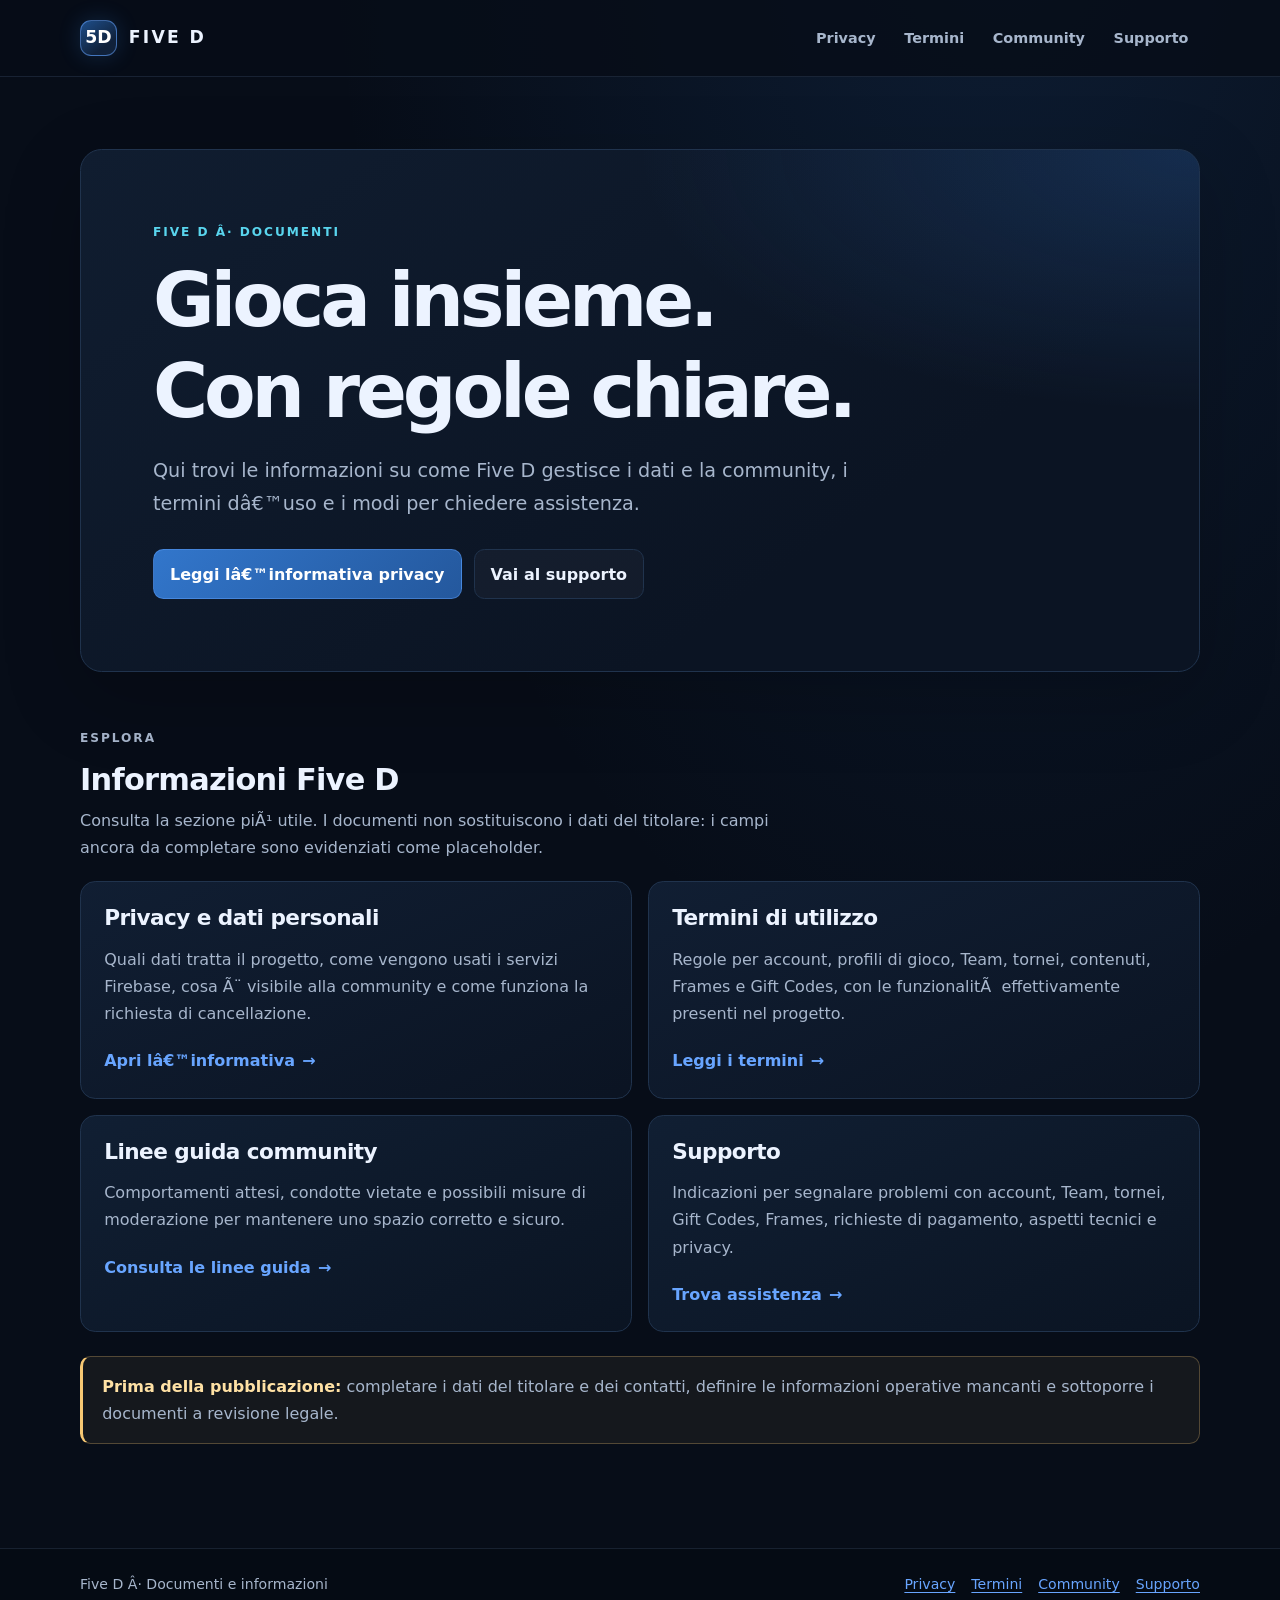
==== index.html @ e11f337b "Update FiveD legal contacts" ====
﻿<!doctype html>
<html lang="it">
<head>
  <meta charset="utf-8">
  <meta name="viewport" content="width=device-width, initial-scale=1">
  <meta name="theme-color" content="#070d18">
  <meta name="description" content="Informazioni sulla privacy, i termini, la community e il supporto di Five D.">
  <title>Five D â€” Informazioni e supporto</title>
  <link rel="stylesheet" href="style.css">
</head>
<body>
  <a class="skip-link" href="#contenuto">Vai al contenuto</a>
  <header class="site-header">
    <div class="header-inner">
      <a class="brand" href="index.html" aria-label="Five D, pagina iniziale">
        <span class="brand-mark" aria-hidden="true">5D</span><span>FIVE D</span>
      </a>
      <nav class="site-nav" aria-label="Navigazione principale">
        <a href="privacy.html">Privacy</a>
        <a href="terms.html">Termini</a>
        <a href="community-guidelines.html">Community</a>
        <a href="support.html">Supporto</a>
      </nav>
    </div>
  </header>

  <main id="contenuto" class="container">
    <section class="hero" aria-labelledby="titolo">
      <p class="eyebrow">Five D Â· Documenti</p>
      <h1 id="titolo">Gioca insieme.<br>Con regole chiare.</h1>
      <p class="hero-copy">Qui trovi le informazioni su come Five D gestisce i dati e la community, i termini dâ€™uso e i modi per chiedere assistenza.</p>
      <div class="hero-actions">
        <a class="button" href="privacy.html">Leggi lâ€™informativa privacy</a>
        <a class="button button-secondary" href="support.html">Vai al supporto</a>
      </div>
    </section>

    <section aria-labelledby="sezioni">
      <div class="section-heading">
        <p class="eyebrow">Esplora</p>
        <h2 id="sezioni">Informazioni Five D</h2>
        <p>Consulta la sezione piÃ¹ utile. I documenti non sostituiscono i dati del titolare: i campi ancora da completare sono evidenziati come placeholder.</p>
      </div>
      <div class="card-grid">
        <article class="card">
          <h2>Privacy e dati personali</h2>
          <p>Quali dati tratta il progetto, come vengono usati i servizi Firebase, cosa Ã¨ visibile alla community e come funziona la richiesta di cancellazione.</p>
          <a class="card-link" href="privacy.html">Apri lâ€™informativa</a>
        </article>
        <article class="card">
          <h2>Termini di utilizzo</h2>
          <p>Regole per account, profili di gioco, Team, tornei, contenuti, Frames e Gift Codes, con le funzionalitÃ  effettivamente presenti nel progetto.</p>
          <a class="card-link" href="terms.html">Leggi i termini</a>
        </article>
        <article class="card">
          <h2>Linee guida community</h2>
          <p>Comportamenti attesi, condotte vietate e possibili misure di moderazione per mantenere uno spazio corretto e sicuro.</p>
          <a class="card-link" href="community-guidelines.html">Consulta le linee guida</a>
        </article>
        <article class="card">
          <h2>Supporto</h2>
          <p>Indicazioni per segnalare problemi con account, Team, tornei, Gift Codes, Frames, richieste di pagamento, aspetti tecnici e privacy.</p>
          <a class="card-link" href="support.html">Trova assistenza</a>
        </article>
      </div>
    </section>
    <aside class="callout">
      <p><strong>Prima della pubblicazione:</strong> completare i dati del titolare e dei contatti, definire le informazioni operative mancanti e sottoporre i documenti a revisione legale.</p>
    </aside>
  </main>

  <footer class="site-footer">
    <div class="footer-inner">
      <p>Five D Â· Documenti e informazioni</p>
      <nav class="footer-links" aria-label="Altre pagine">
        <a href="privacy.html">Privacy</a><a href="terms.html">Termini</a>
        <a href="community-guidelines.html">Community</a><a href="support.html">Supporto</a>
      </nav>
    </div>
  </footer>
</body>
</html>
---- style.css ----
:root {
  color-scheme: dark;
  --bg: #070d18;
  --surface: #0d1727;
  --surface-raised: #111f34;
  --line: #20334d;
  --text: #ecf3ff;
  --muted: #a7b6cc;
  --blue: #68a5ff;
  --cyan: #59d5ee;
  --warning: #f7c873;
  --max-width: 1120px;
}

* {
  box-sizing: border-box;
}

html {
  scroll-behavior: smooth;
}

body {
  min-width: 320px;
  margin: 0;
  background:
    radial-gradient(ellipse at 78% -10%, rgb(38 93 161 / 20%), transparent 42rem),
    var(--bg);
  color: var(--text);
  font: 16px/1.7 Inter, ui-sans-serif, system-ui, -apple-system, BlinkMacSystemFont, "Segoe UI", sans-serif;
}

a {
  color: var(--blue);
  text-underline-offset: 0.2em;
}

a:hover {
  color: var(--cyan);
}

a:focus-visible,
.button:focus-visible {
  outline: 3px solid var(--cyan);
  outline-offset: 4px;
}

.skip-link {
  position: absolute;
  z-index: 10;
  top: 0.75rem;
  left: 0.75rem;
  padding: 0.65rem 0.9rem;
  transform: translateY(-160%);
  border-radius: 0.5rem;
  background: var(--text);
  color: var(--bg);
}

.skip-link:focus {
  transform: translateY(0);
}

.site-header {
  border-bottom: 1px solid rgb(126 163 207 / 15%);
  background: rgb(7 13 24 / 82%);
}

.header-inner,
.container,
.footer-inner {
  width: min(var(--max-width), calc(100% - 3rem));
  margin-inline: auto;
}

.header-inner {
  display: flex;
  min-height: 76px;
  align-items: center;
  justify-content: space-between;
  gap: 1.5rem;
}

.brand {
  display: inline-flex;
  align-items: center;
  gap: 0.75rem;
  color: var(--text);
  font-size: 1.08rem;
  font-weight: 800;
  letter-spacing: 0.13em;
  text-decoration: none;
}

.brand-mark {
  display: grid;
  width: 2.3rem;
  height: 2.3rem;
  place-items: center;
  border: 1px solid rgb(104 165 255 / 52%);
  border-radius: 0.7rem;
  background: linear-gradient(145deg, #1e4e8a, #10213a 72%);
  box-shadow: 0 0 1.4rem rgb(61 139 240 / 20%);
  color: #fff;
  letter-spacing: 0;
}

.brand span:last-child {
  white-space: nowrap;
}

.site-nav {
  display: flex;
  flex-wrap: wrap;
  justify-content: flex-end;
  gap: 0.35rem;
}

.site-nav a {
  padding: 0.55rem 0.72rem;
  border-radius: 0.5rem;
  color: var(--muted);
  font-size: 0.9rem;
  font-weight: 650;
  text-decoration: none;
}

.site-nav a:hover,
.site-nav a[aria-current="page"] {
  background: rgb(104 165 255 / 11%);
  color: var(--text);
}

.container {
  padding-block: 4.5rem 5rem;
}

.hero {
  position: relative;
  overflow: hidden;
  padding: clamp(2rem, 6vw, 4.5rem);
  border: 1px solid var(--line);
  border-radius: 1.35rem;
  background:
    radial-gradient(ellipse at 100% 0%, rgb(51 119 208 / 24%), transparent 35rem),
    linear-gradient(145deg, #101d30, #0b1423 70%);
  box-shadow: 0 1.5rem 5rem rgb(0 0 0 / 20%);
}

.eyebrow {
  margin: 0 0 0.8rem;
  color: var(--cyan);
  font-size: 0.76rem;
  font-weight: 800;
  letter-spacing: 0.16em;
  text-transform: uppercase;
}

h1,
h2,
h3 {
  color: var(--text);
  line-height: 1.2;
  text-wrap: balance;
}

h1 {
  max-width: 850px;
  margin: 0;
  font-size: clamp(2.35rem, 6.2vw, 4.7rem);
  letter-spacing: -0.055em;
}

h2 {
  margin: 2.8rem 0 0.9rem;
  font-size: clamp(1.4rem, 3vw, 1.9rem);
  letter-spacing: -0.025em;
}

h3 {
  margin: 1.65rem 0 0.55rem;
  font-size: 1.12rem;
}

p,
ul,
ol {
  margin: 0 0 1rem;
}

.hero-copy {
  max-width: 730px;
  margin-top: 1.2rem;
  color: var(--muted);
  font-size: clamp(1.05rem, 2.1vw, 1.2rem);
}

.hero-actions {
  display: flex;
  flex-wrap: wrap;
  gap: 0.75rem;
  margin-top: 1.8rem;
}

.button {
  display: inline-flex;
  min-height: 2.9rem;
  align-items: center;
  justify-content: center;
  padding: 0.65rem 1rem;
  border: 1px solid rgb(104 165 255 / 40%);
  border-radius: 0.65rem;
  background: linear-gradient(135deg, #3276cb, #24589d);
  color: #fff;
  font-weight: 750;
  text-decoration: none;
  transition: transform 150ms ease, filter 150ms ease;
}

.button:hover {
  transform: translateY(-1px);
  filter: brightness(1.12);
  color: #fff;
}

.button-secondary {
  border-color: var(--line);
  background: rgb(255 255 255 / 3%);
  color: var(--text);
}

.button-secondary:hover {
  color: var(--text);
}

.section-heading {
  max-width: 720px;
  margin: 3.5rem 0 1.25rem;
}

.section-heading h2 {
  margin: 0 0 0.55rem;
}

.section-heading p,
.muted,
.meta,
.card p,
.callout p {
  color: var(--muted);
}

.card-grid {
  display: grid;
  grid-template-columns: repeat(2, minmax(0, 1fr));
  gap: 1rem;
}

.card {
  min-height: 100%;
  padding: 1.45rem;
  border: 1px solid var(--line);
  border-radius: 0.95rem;
  background: linear-gradient(155deg, rgb(17 31 52 / 96%), rgb(11 20 35 / 96%));
}

.card h2,
.card h3 {
  margin-top: 0;
}

.card h2 {
  font-size: 1.35rem;
}

.card-link {
  display: inline-flex;
  align-items: center;
  gap: 0.45rem;
  margin-top: 0.25rem;
  font-weight: 750;
  text-decoration: none;
}

.card-link::after {
  content: "→";
  transition: transform 150ms ease;
}

.card-link:hover::after {
  transform: translateX(3px);
}

.callout {
  margin-block: 1.5rem;
  padding: 1rem 1.2rem;
  border: 1px solid rgb(247 200 115 / 28%);
  border-left: 3px solid var(--warning);
  border-radius: 0.65rem;
  background: rgb(247 200 115 / 6%);
}

.callout strong {
  color: #ffe1a4;
}

.callout p:last-child {
  margin-bottom: 0;
}

.legal-content {
  max-width: 850px;
  margin-inline: auto;
}

.legal-content > header {
  margin-bottom: 2rem;
  padding-bottom: 1.75rem;
  border-bottom: 1px solid var(--line);
}

.legal-content > header h1 {
  font-size: clamp(2.4rem, 6vw, 3.8rem);
}

.legal-content section {
  scroll-margin-top: 1.5rem;
}

.legal-content ul,
.legal-content ol,
.card ul {
  padding-left: 1.35rem;
}

.legal-content li,
.card li {
  margin-block: 0.35rem;
  padding-left: 0.15rem;
}

.placeholder {
  display: inline-block;
  padding: 0.05rem 0.38rem;
  border: 1px dashed rgb(247 200 115 / 52%);
  border-radius: 0.35rem;
  background: rgb(247 200 115 / 7%);
  color: #ffe1a4;
  font-weight: 700;
  overflow-wrap: anywhere;
}

.contents {
  display: flex;
  flex-wrap: wrap;
  gap: 0.5rem;
  margin-block: 1.75rem;
}

.contents a {
  padding: 0.35rem 0.65rem;
  border: 1px solid var(--line);
  border-radius: 999px;
  color: var(--muted);
  font-size: 0.88rem;
  text-decoration: none;
}

.contents a:hover {
  border-color: var(--blue);
  color: var(--text);
}

.steps {
  counter-reset: support-step;
  display: grid;
  gap: 0.8rem;
  padding: 0;
  list-style: none;
}

.steps li {
  counter-increment: support-step;
  display: grid;
  grid-template-columns: 2rem 1fr;
  gap: 0.8rem;
  align-items: start;
  margin: 0;
  padding: 1rem;
  border: 1px solid var(--line);
  border-radius: 0.7rem;
  background: rgb(17 31 52 / 65%);
}

.steps li::before {
  content: counter(support-step, decimal-leading-zero);
  display: grid;
  width: 2rem;
  height: 2rem;
  place-items: center;
  border-radius: 0.55rem;
  background: rgb(104 165 255 / 14%);
  color: var(--cyan);
  font-size: 0.78rem;
  font-weight: 800;
}

.steps p:last-child {
  margin-bottom: 0;
}

.site-footer {
  border-top: 1px solid rgb(126 163 207 / 15%);
  background: rgb(5 10 18 / 55%);
}

.footer-inner {
  display: flex;
  flex-wrap: wrap;
  align-items: center;
  justify-content: space-between;
  gap: 1rem;
  padding-block: 1.5rem;
}

.footer-inner p {
  margin: 0;
  color: var(--muted);
  font-size: 0.88rem;
}

.footer-links {
  display: flex;
  flex-wrap: wrap;
  gap: 0.8rem 1rem;
}

.footer-links a {
  font-size: 0.88rem;
}

@media (max-width: 720px) {
  .header-inner,
  .container,
  .footer-inner {
    width: min(100% - 2rem, var(--max-width));
  }

  .header-inner {
    align-items: flex-start;
    flex-direction: column;
    gap: 0.65rem;
    padding-block: 0.8rem;
  }

  .site-nav {
    width: 100%;
    justify-content: flex-start;
    gap: 0.1rem;
  }

  .site-nav a {
    padding: 0.45rem 0.55rem;
    font-size: 0.83rem;
  }

  .container {
    padding-block: 2.2rem 3rem;
  }

  .card-grid {
    grid-template-columns: 1fr;
  }

  .hero {
    border-radius: 1rem;
  }

  .footer-inner {
    align-items: flex-start;
    flex-direction: column;
  }
}

@media (prefers-reduced-motion: reduce) {
  *,
  *::before,
  *::after {
    scroll-behavior: auto !important;
    transition-duration: 0.01ms !important;
    animation-duration: 0.01ms !important;
    animation-iteration-count: 1 !important;
  }
}
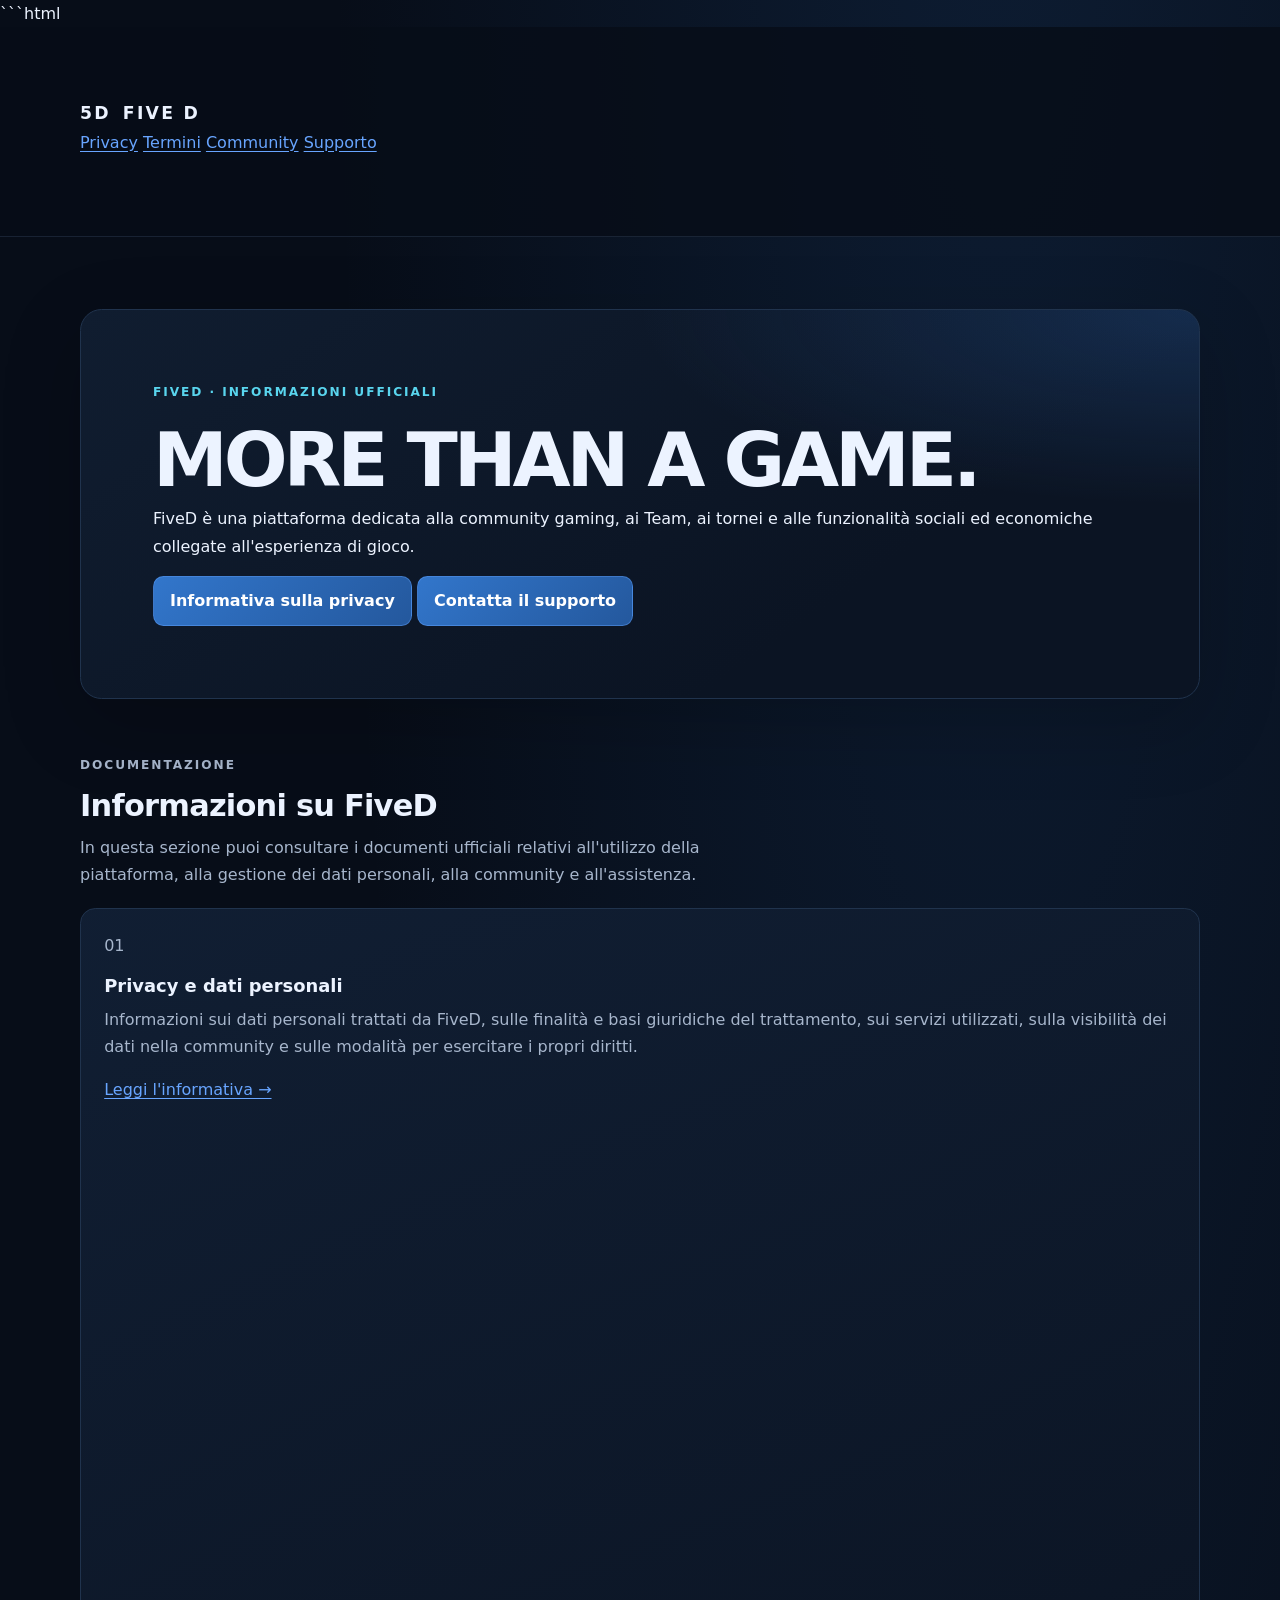
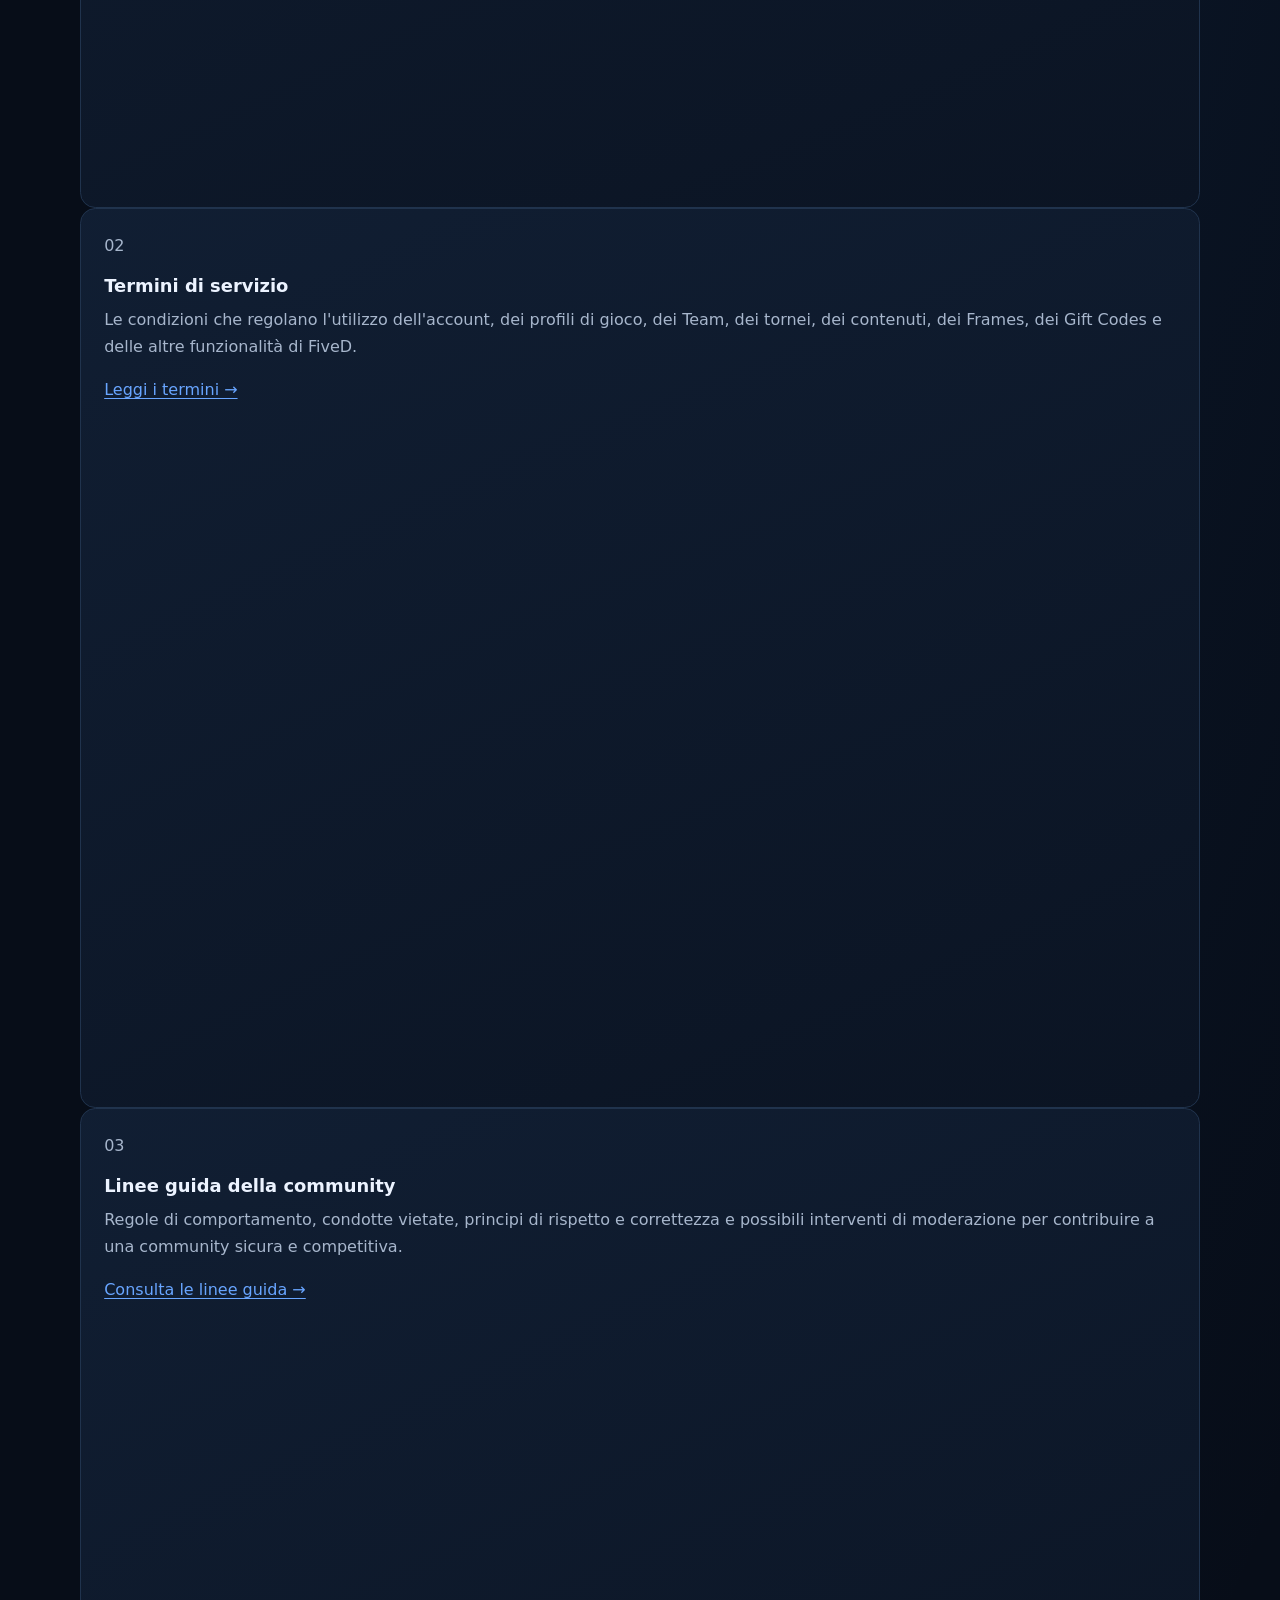
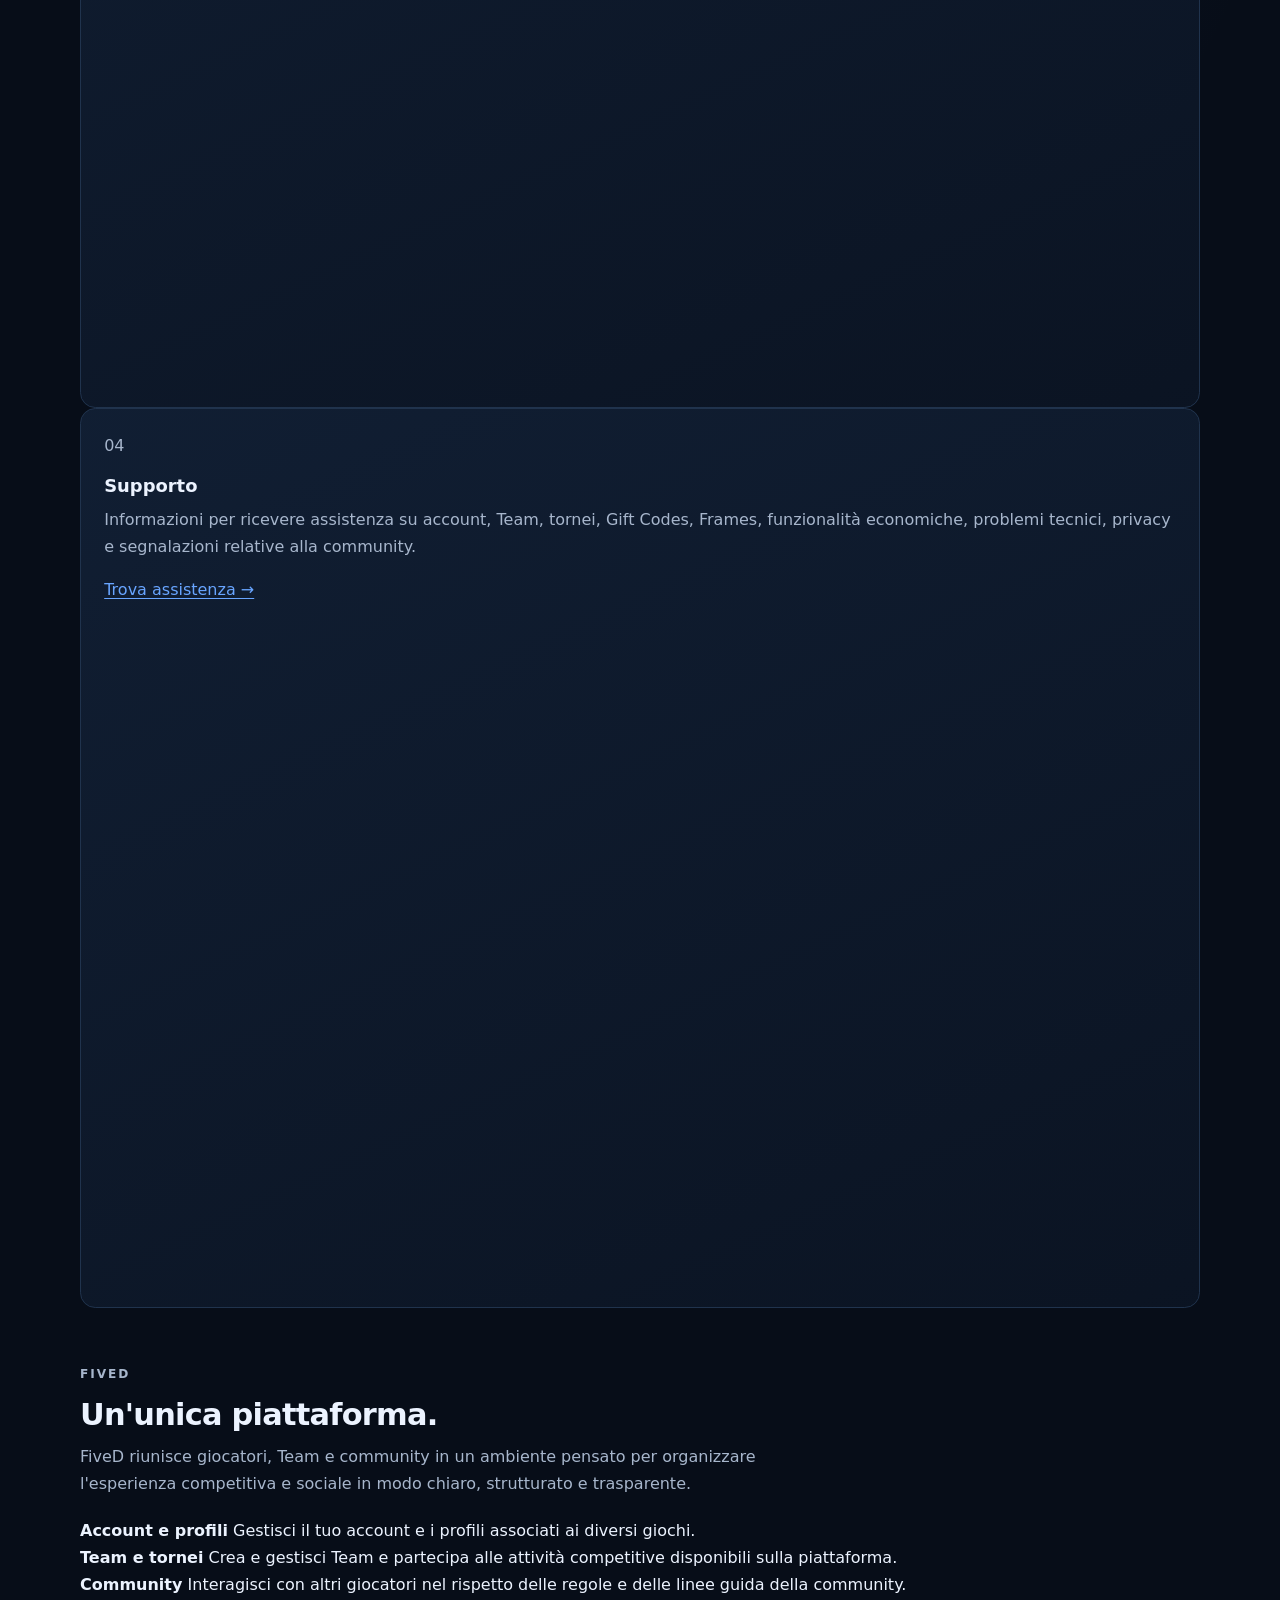
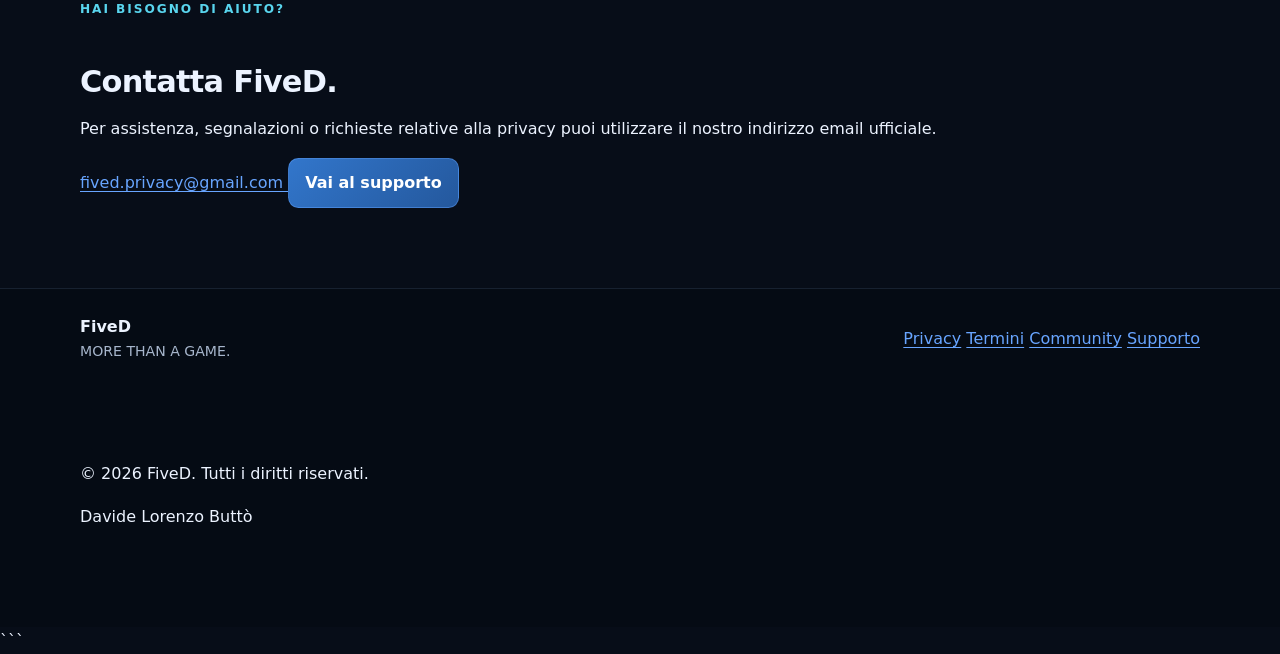
==== commit 5300377d: "Save FiveD legal pages" ====
--- a/index.html
+++ b/index.html
@@ -1,21 +1,20 @@
-﻿<!doctype html>
+﻿```html
+<!doctype html>
 <html lang="it">
 <head>
   <meta charset="utf-8">
   <meta name="viewport" content="width=device-width, initial-scale=1">
-  <meta name="theme-color" content="#070d18">
-  <meta name="description" content="Informazioni sulla privacy, i termini, la community e il supporto di Five D.">
-  <title>Five D â€” Informazioni e supporto</title>
+  <meta name="description" content="FiveD — Informazioni legali, privacy, termini di servizio, linee guida della community e supporto.">
+  <title>FiveD — Informazioni e supporto</title>
   <link rel="stylesheet" href="style.css">
 </head>
+
 <body>
-  <a class="skip-link" href="#contenuto">Vai al contenuto</a>
   <header class="site-header">
-    <div class="header-inner">
-      <a class="brand" href="index.html" aria-label="Five D, pagina iniziale">
-        <span class="brand-mark" aria-hidden="true">5D</span><span>FIVE D</span>
-      </a>
-      <nav class="site-nav" aria-label="Navigazione principale">
+    <div class="container nav">
+      <a class="brand" href="index.html">5D<span>FIVE D</span></a>
+
+      <nav aria-label="Navigazione principale">
         <a href="privacy.html">Privacy</a>
         <a href="terms.html">Termini</a>
         <a href="community-guidelines.html">Community</a>
@@ -24,60 +23,174 @@
     </div>
   </header>
 
-  <main id="contenuto" class="container">
-    <section class="hero" aria-labelledby="titolo">
-      <p class="eyebrow">Five D Â· Documenti</p>
-      <h1 id="titolo">Gioca insieme.<br>Con regole chiare.</h1>
-      <p class="hero-copy">Qui trovi le informazioni su come Five D gestisce i dati e la community, i termini dâ€™uso e i modi per chiedere assistenza.</p>
-      <div class="hero-actions">
-        <a class="button" href="privacy.html">Leggi lâ€™informativa privacy</a>
-        <a class="button button-secondary" href="support.html">Vai al supporto</a>
+  <main class="container">
+    <section class="hero">
+      <p class="eyebrow">FiveD · Informazioni ufficiali</p>
+
+      <h1>MORE THAN A GAME.</h1>
+
+      <p class="lead">
+        FiveD è una piattaforma dedicata alla community gaming, ai Team,
+        ai tornei e alle funzionalità sociali ed economiche collegate
+        all'esperienza di gioco.
+      </p>
+
+      <div class="actions">
+        <a class="button primary" href="privacy.html">
+          Informativa sulla privacy
+        </a>
+
+        <a class="button secondary" href="support.html">
+          Contatta il supporto
+        </a>
       </div>
     </section>
 
-    <section aria-labelledby="sezioni">
+    <section class="section">
       <div class="section-heading">
-        <p class="eyebrow">Esplora</p>
-        <h2 id="sezioni">Informazioni Five D</h2>
-        <p>Consulta la sezione piÃ¹ utile. I documenti non sostituiscono i dati del titolare: i campi ancora da completare sono evidenziati come placeholder.</p>
+        <p class="eyebrow">Documentazione</p>
+        <h2>Informazioni su FiveD</h2>
+        <p>
+          In questa sezione puoi consultare i documenti ufficiali relativi
+          all'utilizzo della piattaforma, alla gestione dei dati personali,
+          alla community e all'assistenza.
+        </p>
       </div>
-      <div class="card-grid">
+
+      <div class="grid">
+
         <article class="card">
-          <h2>Privacy e dati personali</h2>
-          <p>Quali dati tratta il progetto, come vengono usati i servizi Firebase, cosa Ã¨ visibile alla community e come funziona la richiesta di cancellazione.</p>
-          <a class="card-link" href="privacy.html">Apri lâ€™informativa</a>
+          <p class="card-number">01</p>
+          <h3>Privacy e dati personali</h3>
+          <p>
+            Informazioni sui dati personali trattati da FiveD, sulle finalità
+            e basi giuridiche del trattamento, sui servizi utilizzati,
+            sulla visibilità dei dati nella community e sulle modalità
+            per esercitare i propri diritti.
+          </p>
+          <a href="privacy.html">Leggi l'informativa →</a>
         </article>
+
         <article class="card">
-          <h2>Termini di utilizzo</h2>
-          <p>Regole per account, profili di gioco, Team, tornei, contenuti, Frames e Gift Codes, con le funzionalitÃ  effettivamente presenti nel progetto.</p>
-          <a class="card-link" href="terms.html">Leggi i termini</a>
+          <p class="card-number">02</p>
+          <h3>Termini di servizio</h3>
+          <p>
+            Le condizioni che regolano l'utilizzo dell'account, dei profili
+            di gioco, dei Team, dei tornei, dei contenuti, dei Frames,
+            dei Gift Codes e delle altre funzionalità di FiveD.
+          </p>
+          <a href="terms.html">Leggi i termini →</a>
         </article>
+
         <article class="card">
-          <h2>Linee guida community</h2>
-          <p>Comportamenti attesi, condotte vietate e possibili misure di moderazione per mantenere uno spazio corretto e sicuro.</p>
-          <a class="card-link" href="community-guidelines.html">Consulta le linee guida</a>
+          <p class="card-number">03</p>
+          <h3>Linee guida della community</h3>
+          <p>
+            Regole di comportamento, condotte vietate, principi di rispetto
+            e correttezza e possibili interventi di moderazione per
+            contribuire a una community sicura e competitiva.
+          </p>
+          <a href="community-guidelines.html">Consulta le linee guida →</a>
         </article>
+
         <article class="card">
-          <h2>Supporto</h2>
-          <p>Indicazioni per segnalare problemi con account, Team, tornei, Gift Codes, Frames, richieste di pagamento, aspetti tecnici e privacy.</p>
-          <a class="card-link" href="support.html">Trova assistenza</a>
+          <p class="card-number">04</p>
+          <h3>Supporto</h3>
+          <p>
+            Informazioni per ricevere assistenza su account, Team, tornei,
+            Gift Codes, Frames, funzionalità economiche, problemi tecnici,
+            privacy e segnalazioni relative alla community.
+          </p>
+          <a href="support.html">Trova assistenza →</a>
         </article>
+
       </div>
     </section>
-    <aside class="callout">
-      <p><strong>Prima della pubblicazione:</strong> completare i dati del titolare e dei contatti, definire le informazioni operative mancanti e sottoporre i documenti a revisione legale.</p>
-    </aside>
+
+    <section class="section info-section">
+      <div class="section-heading">
+        <p class="eyebrow">FiveD</p>
+        <h2>Un'unica piattaforma.</h2>
+        <p>
+          FiveD riunisce giocatori, Team e community in un ambiente pensato
+          per organizzare l'esperienza competitiva e sociale in modo chiaro,
+          strutturato e trasparente.
+        </p>
+      </div>
+
+      <div class="info-list">
+        <div>
+          <strong>Account e profili</strong>
+          <span>
+            Gestisci il tuo account e i profili associati ai diversi giochi.
+          </span>
+        </div>
+
+        <div>
+          <strong>Team e tornei</strong>
+          <span>
+            Crea e gestisci Team e partecipa alle attività competitive
+            disponibili sulla piattaforma.
+          </span>
+        </div>
+
+        <div>
+          <strong>Community</strong>
+          <span>
+            Interagisci con altri giocatori nel rispetto delle regole
+            e delle linee guida della community.
+          </span>
+        </div>
+      </div>
+    </section>
+
+    <section class="section contact-section">
+      <div class="contact-card">
+        <p class="eyebrow">Hai bisogno di aiuto?</p>
+
+        <h2>Contatta FiveD.</h2>
+
+        <p>
+          Per assistenza, segnalazioni o richieste relative alla privacy
+          puoi utilizzare il nostro indirizzo email ufficiale.
+        </p>
+
+        <a class="email" href="mailto:fived.privacy@gmail.com">
+          fived.privacy@gmail.com
+        </a>
+
+        <a class="button primary" href="support.html">
+          Vai al supporto
+        </a>
+      </div>
+    </section>
   </main>
 
   <footer class="site-footer">
-    <div class="footer-inner">
-      <p>Five D Â· Documenti e informazioni</p>
-      <nav class="footer-links" aria-label="Altre pagine">
-        <a href="privacy.html">Privacy</a><a href="terms.html">Termini</a>
-        <a href="community-guidelines.html">Community</a><a href="support.html">Supporto</a>
+    <div class="container footer-inner">
+      <div>
+        <strong>FiveD</strong>
+        <p>MORE THAN A GAME.</p>
+      </div>
+
+      <nav aria-label="Documenti legali">
+        <a href="privacy.html">Privacy</a>
+        <a href="terms.html">Termini</a>
+        <a href="community-guidelines.html">Community</a>
+        <a href="support.html">Supporto</a>
       </nav>
+    </div>
+
+    <div class="container footer-bottom">
+      <p>
+        © 2026 FiveD. Tutti i diritti riservati.
+      </p>
+
+      <p>
+        Davide Lorenzo Buttò
+      </p>
     </div>
   </footer>
 </body>
 </html>
-
+```
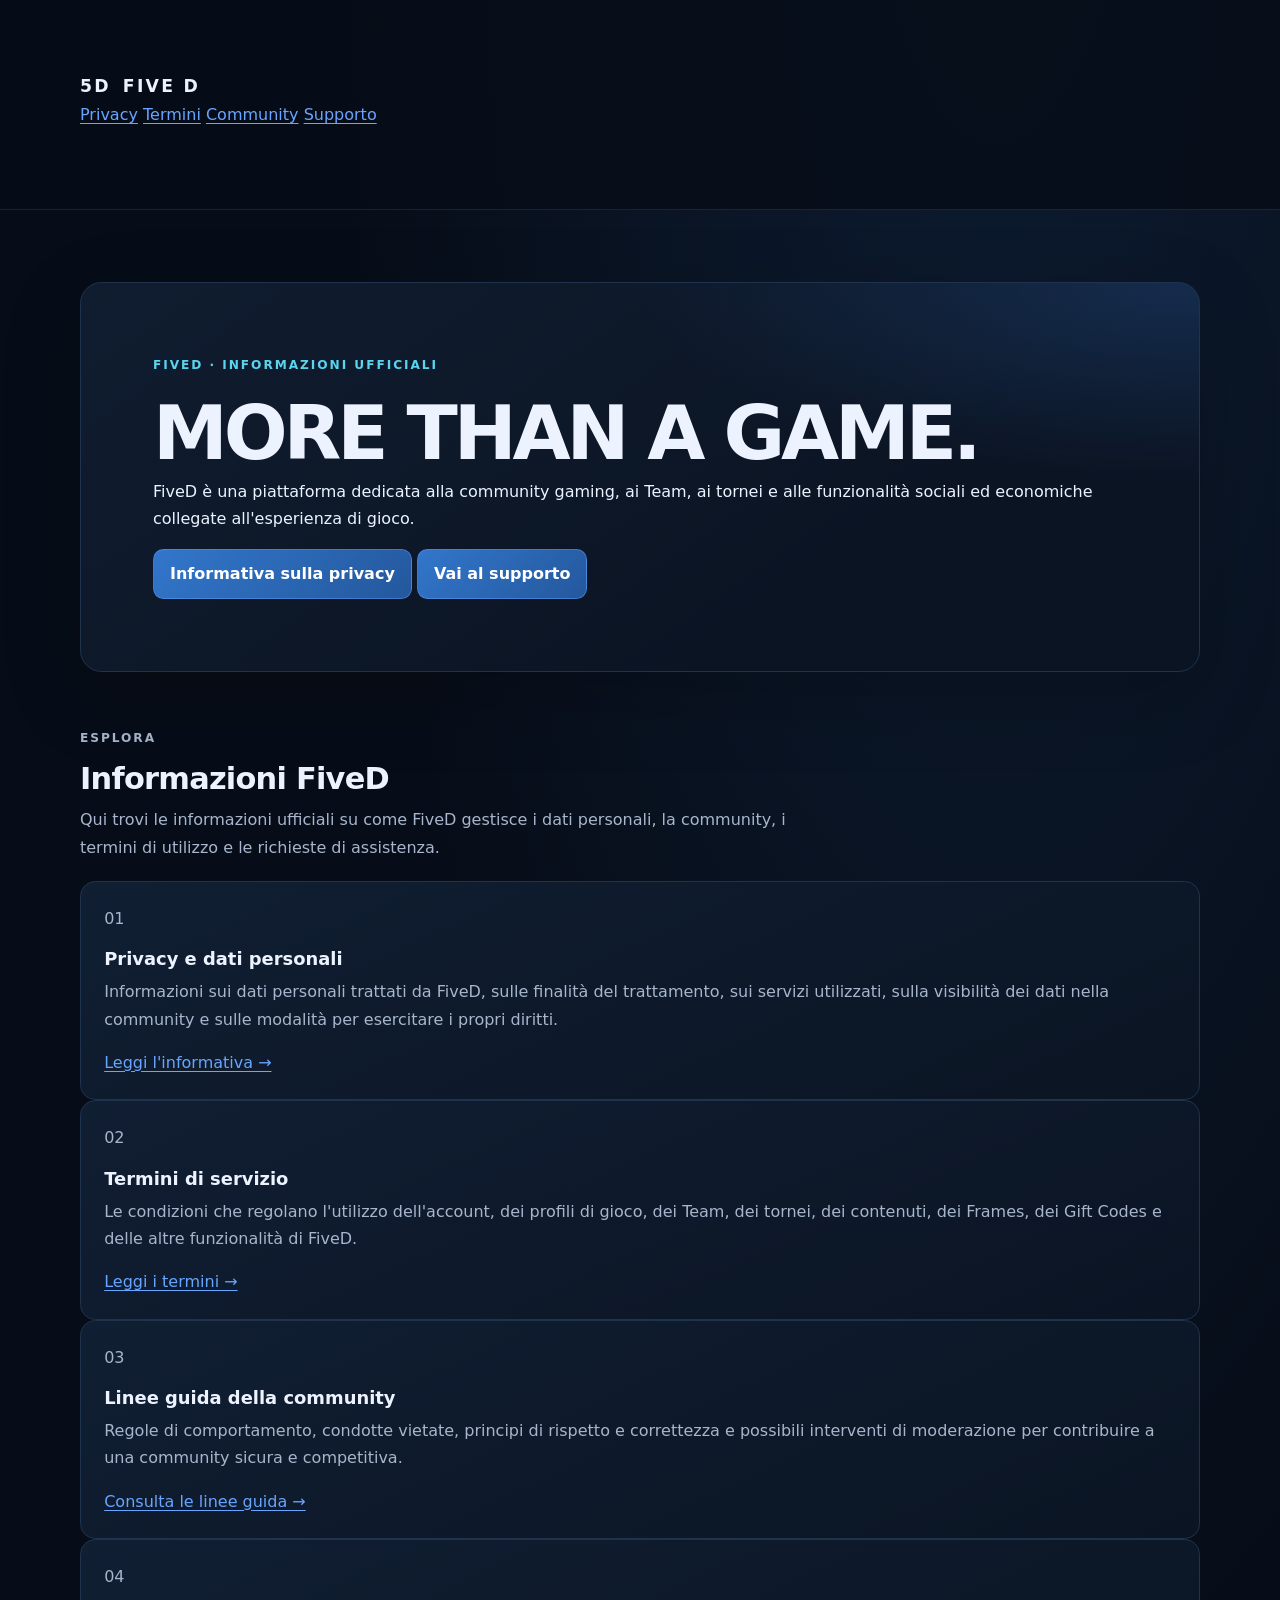
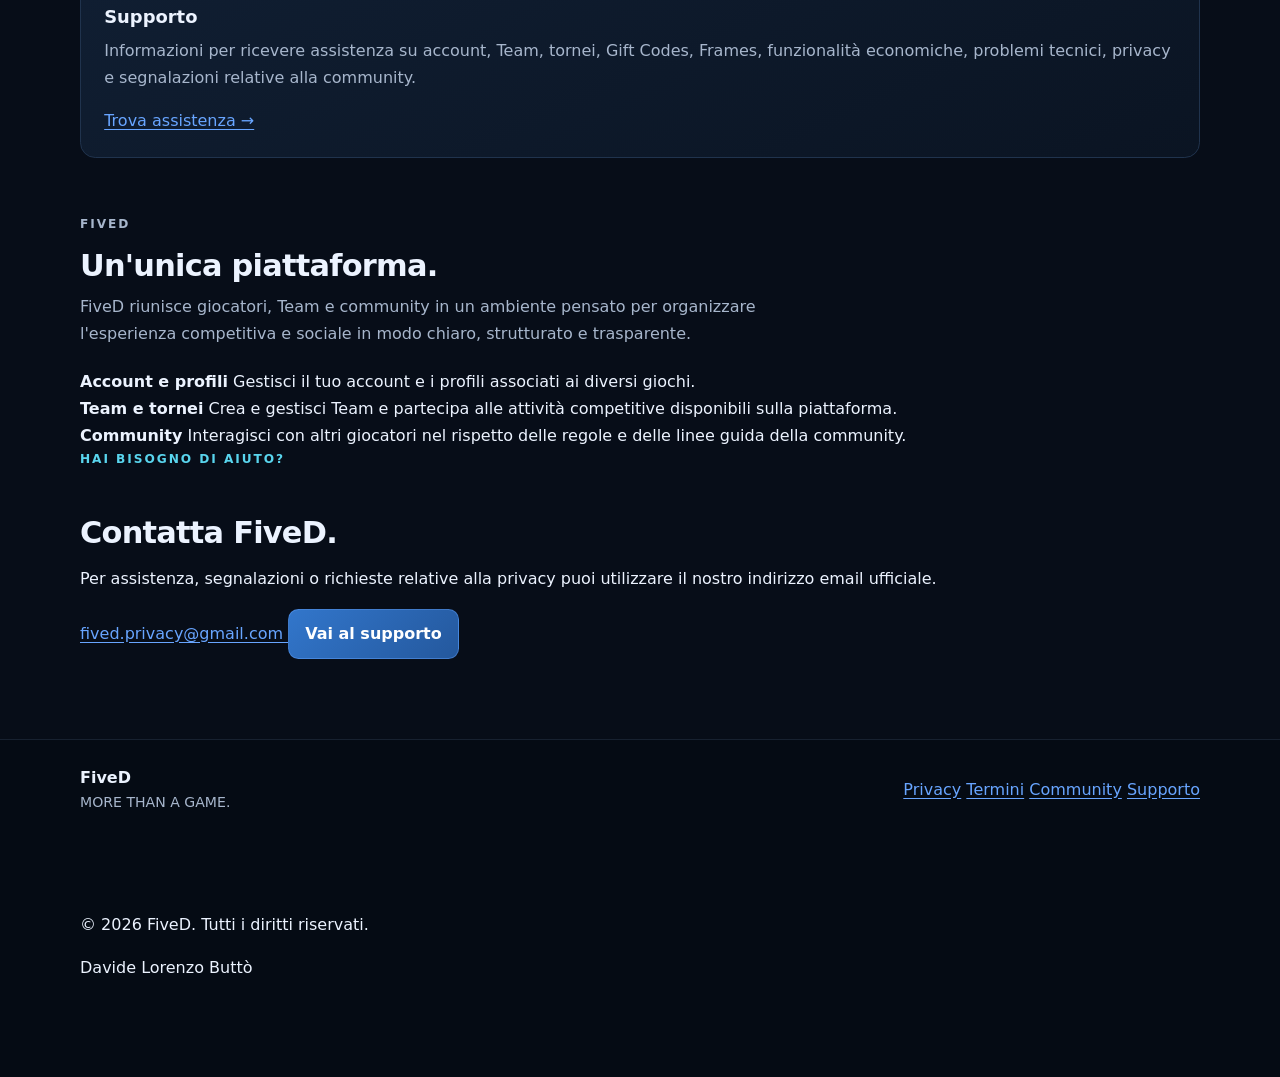
==== commit 0a66de52: "Save FiveD legal pages" ====
--- a/index.html
+++ b/index.html
@@ -1,18 +1,21 @@
-﻿```html
-<!doctype html>
+﻿<!doctype html>
 <html lang="it">
 <head>
   <meta charset="utf-8">
   <meta name="viewport" content="width=device-width, initial-scale=1">
-  <meta name="description" content="FiveD — Informazioni legali, privacy, termini di servizio, linee guida della community e supporto.">
-  <title>FiveD — Informazioni e supporto</title>
+  <meta name="description" content="FiveD - Informazioni legali, privacy, termini di servizio, linee guida della community e supporto.">
+  <title>FiveD - Informazioni e supporto</title>
   <link rel="stylesheet" href="style.css">
 </head>
 
 <body>
+
   <header class="site-header">
     <div class="container nav">
-      <a class="brand" href="index.html">5D<span>FIVE D</span></a>
+
+      <a class="brand" href="index.html">
+        5D<span>FIVE D</span>
+      </a>
 
       <nav aria-label="Navigazione principale">
         <a href="privacy.html">Privacy</a>
@@ -20,133 +23,201 @@
         <a href="community-guidelines.html">Community</a>
         <a href="support.html">Supporto</a>
       </nav>
+
     </div>
   </header>
 
+
   <main class="container">
+
     <section class="hero">
-      <p class="eyebrow">FiveD · Informazioni ufficiali</p>
+
+      <p class="eyebrow">FiveD &middot; Informazioni ufficiali</p>
 
       <h1>MORE THAN A GAME.</h1>
 
       <p class="lead">
-        FiveD è una piattaforma dedicata alla community gaming, ai Team,
-        ai tornei e alle funzionalità sociali ed economiche collegate
-        all'esperienza di gioco.
+        FiveD &egrave; una piattaforma dedicata alla community gaming,
+        ai Team, ai tornei e alle funzionalit&agrave; sociali ed economiche
+        collegate all'esperienza di gioco.
       </p>
 
       <div class="actions">
+
         <a class="button primary" href="privacy.html">
           Informativa sulla privacy
         </a>
 
         <a class="button secondary" href="support.html">
-          Contatta il supporto
-        </a>
-      </div>
-    </section>
+          Vai al supporto
+        </a>
+
+      </div>
+
+    </section>
+
 
     <section class="section">
+
       <div class="section-heading">
-        <p class="eyebrow">Documentazione</p>
-        <h2>Informazioni su FiveD</h2>
+
+        <p class="eyebrow">ESPLORA</p>
+
+        <h2>Informazioni FiveD</h2>
+
         <p>
-          In questa sezione puoi consultare i documenti ufficiali relativi
-          all'utilizzo della piattaforma, alla gestione dei dati personali,
-          alla community e all'assistenza.
+          Qui trovi le informazioni ufficiali su come FiveD gestisce
+          i dati personali, la community, i termini di utilizzo
+          e le richieste di assistenza.
         </p>
-      </div>
+
+      </div>
+
 
       <div class="grid">
 
         <article class="card">
+
           <p class="card-number">01</p>
+
           <h3>Privacy e dati personali</h3>
-          <p>
-            Informazioni sui dati personali trattati da FiveD, sulle finalità
-            e basi giuridiche del trattamento, sui servizi utilizzati,
-            sulla visibilità dei dati nella community e sulle modalità
+
+          <p>
+            Informazioni sui dati personali trattati da FiveD,
+            sulle finalit&agrave; del trattamento, sui servizi utilizzati,
+            sulla visibilit&agrave; dei dati nella community e sulle modalit&agrave;
             per esercitare i propri diritti.
           </p>
-          <a href="privacy.html">Leggi l'informativa →</a>
-        </article>
-
-        <article class="card">
+
+          <a href="privacy.html">
+            Leggi l'informativa &rarr;
+          </a>
+
+        </article>
+
+
+        <article class="card">
+
           <p class="card-number">02</p>
+
           <h3>Termini di servizio</h3>
-          <p>
-            Le condizioni che regolano l'utilizzo dell'account, dei profili
-            di gioco, dei Team, dei tornei, dei contenuti, dei Frames,
-            dei Gift Codes e delle altre funzionalità di FiveD.
-          </p>
-          <a href="terms.html">Leggi i termini →</a>
-        </article>
-
-        <article class="card">
+
+          <p>
+            Le condizioni che regolano l'utilizzo dell'account,
+            dei profili di gioco, dei Team, dei tornei, dei contenuti,
+            dei Frames, dei Gift Codes e delle altre funzionalit&agrave;
+            di FiveD.
+          </p>
+
+          <a href="terms.html">
+            Leggi i termini &rarr;
+          </a>
+
+        </article>
+
+
+        <article class="card">
+
           <p class="card-number">03</p>
+
           <h3>Linee guida della community</h3>
-          <p>
-            Regole di comportamento, condotte vietate, principi di rispetto
-            e correttezza e possibili interventi di moderazione per
-            contribuire a una community sicura e competitiva.
-          </p>
-          <a href="community-guidelines.html">Consulta le linee guida →</a>
-        </article>
-
-        <article class="card">
+
+          <p>
+            Regole di comportamento, condotte vietate, principi
+            di rispetto e correttezza e possibili interventi
+            di moderazione per contribuire a una community sicura
+            e competitiva.
+          </p>
+
+          <a href="community-guidelines.html">
+            Consulta le linee guida &rarr;
+          </a>
+
+        </article>
+
+
+        <article class="card">
+
           <p class="card-number">04</p>
+
           <h3>Supporto</h3>
-          <p>
-            Informazioni per ricevere assistenza su account, Team, tornei,
-            Gift Codes, Frames, funzionalità economiche, problemi tecnici,
-            privacy e segnalazioni relative alla community.
-          </p>
-          <a href="support.html">Trova assistenza →</a>
-        </article>
-
-      </div>
-    </section>
+
+          <p>
+            Informazioni per ricevere assistenza su account, Team,
+            tornei, Gift Codes, Frames, funzionalit&agrave; economiche,
+            problemi tecnici, privacy e segnalazioni relative
+            alla community.
+          </p>
+
+          <a href="support.html">
+            Trova assistenza &rarr;
+          </a>
+
+        </article>
+
+      </div>
+
+    </section>
+
 
     <section class="section info-section">
+
       <div class="section-heading">
+
         <p class="eyebrow">FiveD</p>
+
         <h2>Un'unica piattaforma.</h2>
+
         <p>
-          FiveD riunisce giocatori, Team e community in un ambiente pensato
-          per organizzare l'esperienza competitiva e sociale in modo chiaro,
-          strutturato e trasparente.
+          FiveD riunisce giocatori, Team e community in un ambiente
+          pensato per organizzare l'esperienza competitiva e sociale
+          in modo chiaro, strutturato e trasparente.
         </p>
-      </div>
+
+      </div>
+
 
       <div class="info-list">
+
         <div>
           <strong>Account e profili</strong>
+
           <span>
-            Gestisci il tuo account e i profili associati ai diversi giochi.
+            Gestisci il tuo account e i profili associati
+            ai diversi giochi.
           </span>
         </div>
 
+
         <div>
           <strong>Team e tornei</strong>
+
           <span>
-            Crea e gestisci Team e partecipa alle attività competitive
-            disponibili sulla piattaforma.
+            Crea e gestisci Team e partecipa alle attivit&agrave;
+            competitive disponibili sulla piattaforma.
           </span>
         </div>
 
+
         <div>
           <strong>Community</strong>
+
           <span>
             Interagisci con altri giocatori nel rispetto delle regole
             e delle linee guida della community.
           </span>
         </div>
-      </div>
-    </section>
+
+      </div>
+
+    </section>
+
 
     <section class="section contact-section">
+
       <div class="contact-card">
-        <p class="eyebrow">Hai bisogno di aiuto?</p>
+
+        <p class="eyebrow">HAI BISOGNO DI AIUTO?</p>
 
         <h2>Contatta FiveD.</h2>
 
@@ -162,35 +233,52 @@
         <a class="button primary" href="support.html">
           Vai al supporto
         </a>
-      </div>
-    </section>
+
+      </div>
+
+    </section>
+
   </main>
 
+
   <footer class="site-footer">
+
     <div class="container footer-inner">
+
       <div>
+
         <strong>FiveD</strong>
+
         <p>MORE THAN A GAME.</p>
-      </div>
+
+      </div>
+
 
       <nav aria-label="Documenti legali">
+
         <a href="privacy.html">Privacy</a>
         <a href="terms.html">Termini</a>
         <a href="community-guidelines.html">Community</a>
         <a href="support.html">Supporto</a>
+
       </nav>
+
     </div>
 
+
     <div class="container footer-bottom">
+
       <p>
-        © 2026 FiveD. Tutti i diritti riservati.
+        &copy; 2026 FiveD. Tutti i diritti riservati.
       </p>
 
       <p>
-        Davide Lorenzo Buttò
+        Davide Lorenzo Butt&ograve;
       </p>
+
     </div>
+
   </footer>
+
 </body>
-</html>
-```+</html>
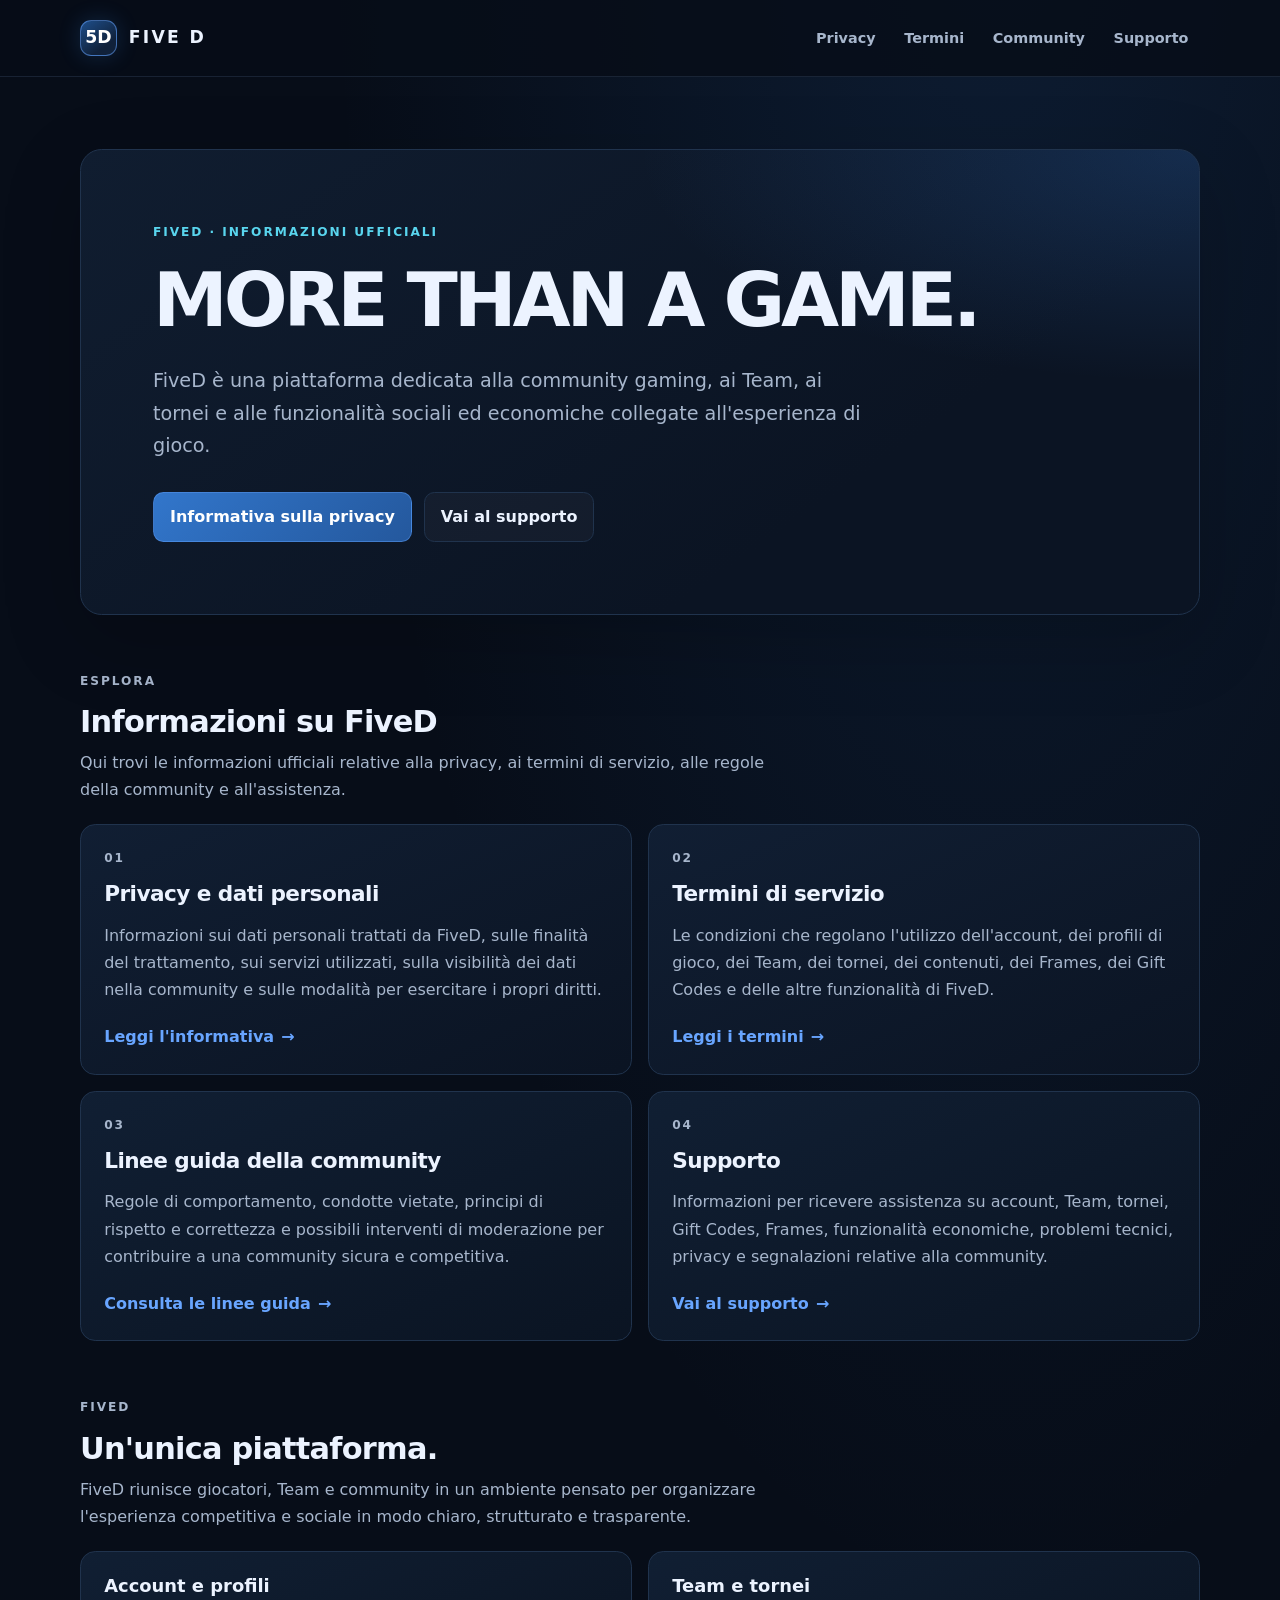
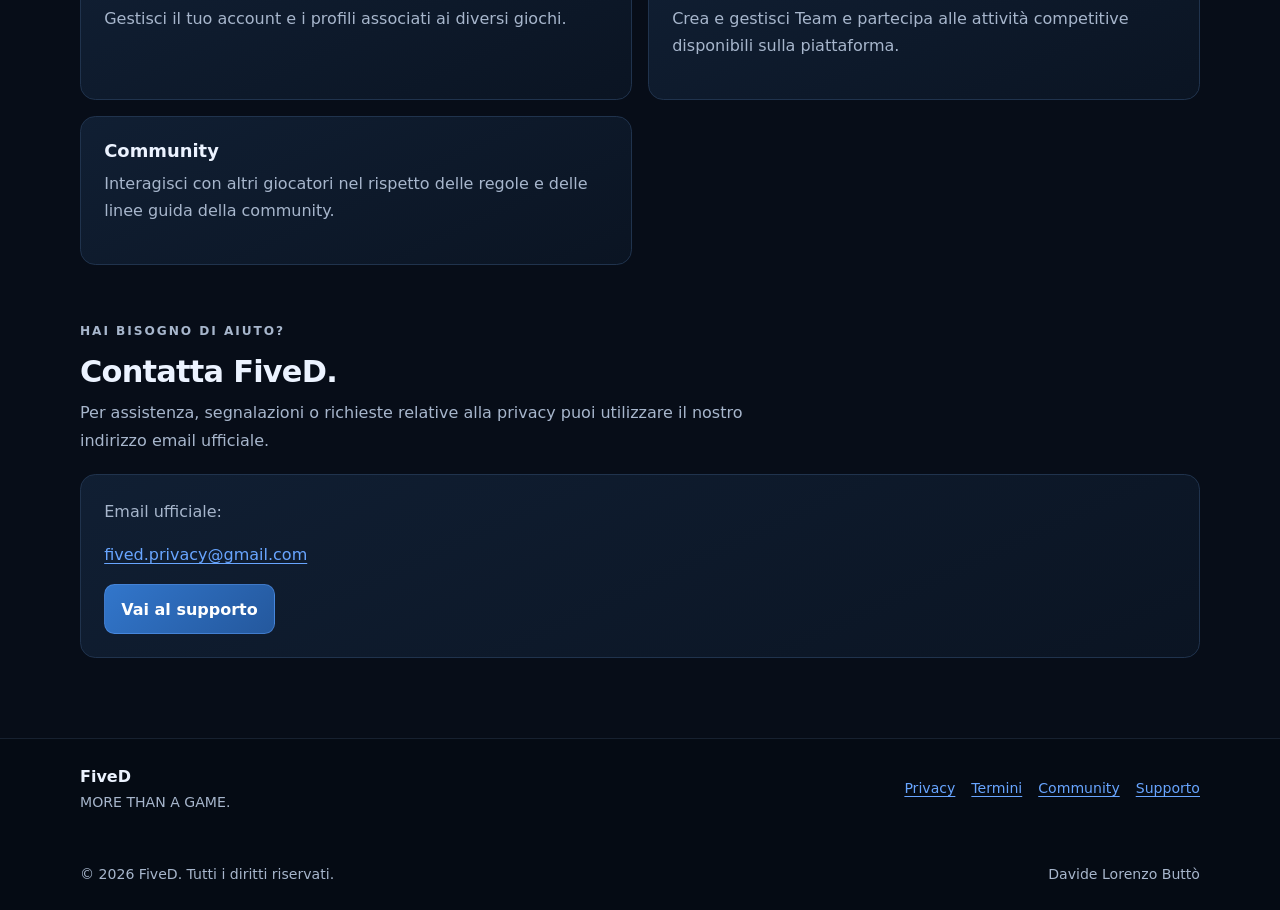
==== commit 4689b531: "Save FiveD legal pages" ====
--- a/index.html
+++ b/index.html
@@ -3,21 +3,24 @@
 <head>
   <meta charset="utf-8">
   <meta name="viewport" content="width=device-width, initial-scale=1">
-  <meta name="description" content="FiveD - Informazioni legali, privacy, termini di servizio, linee guida della community e supporto.">
-  <title>FiveD - Informazioni e supporto</title>
+  <meta name="description" content="FiveD - Informazioni ufficiali, privacy, termini di servizio, linee guida della community e supporto.">
+  <title>FiveD - Informazioni ufficiali</title>
   <link rel="stylesheet" href="style.css">
 </head>
 
 <body>
 
+  <a class="skip-link" href="#main-content">Vai al contenuto</a>
+
   <header class="site-header">
-    <div class="container nav">
-
-      <a class="brand" href="index.html">
-        5D<span>FIVE D</span>
+    <div class="header-inner">
+
+      <a class="brand" href="index.html" aria-label="FiveD - Home">
+        <span class="brand-mark">5D</span>
+        <span>FIVE D</span>
       </a>
 
-      <nav aria-label="Navigazione principale">
+      <nav class="site-nav" aria-label="Navigazione principale">
         <a href="privacy.html">Privacy</a>
         <a href="terms.html">Termini</a>
         <a href="community-guidelines.html">Community</a>
@@ -28,7 +31,7 @@
   </header>
 
 
-  <main class="container">
+  <main id="main-content" class="container">
 
     <section class="hero">
 
@@ -36,19 +39,19 @@
 
       <h1>MORE THAN A GAME.</h1>
 
-      <p class="lead">
+      <p class="hero-copy">
         FiveD &egrave; una piattaforma dedicata alla community gaming,
         ai Team, ai tornei e alle funzionalit&agrave; sociali ed economiche
         collegate all'esperienza di gioco.
       </p>
 
-      <div class="actions">
-
-        <a class="button primary" href="privacy.html">
+      <div class="hero-actions">
+
+        <a class="button" href="privacy.html">
           Informativa sulla privacy
         </a>
 
-        <a class="button secondary" href="support.html">
+        <a class="button button-secondary" href="support.html">
           Vai al supporto
         </a>
 
@@ -57,30 +60,30 @@
     </section>
 
 
-    <section class="section">
+    <section aria-labelledby="documents-title">
 
       <div class="section-heading">
 
-        <p class="eyebrow">ESPLORA</p>
-
-        <h2>Informazioni FiveD</h2>
-
-        <p>
-          Qui trovi le informazioni ufficiali su come FiveD gestisce
-          i dati personali, la community, i termini di utilizzo
-          e le richieste di assistenza.
-        </p>
-
-      </div>
-
-
-      <div class="grid">
-
-        <article class="card">
-
-          <p class="card-number">01</p>
-
-          <h3>Privacy e dati personali</h3>
+        <p class="eyebrow">Esplora</p>
+
+        <h2 id="documents-title">Informazioni su FiveD</h2>
+
+        <p>
+          Qui trovi le informazioni ufficiali relative alla privacy,
+          ai termini di servizio, alle regole della community
+          e all'assistenza.
+        </p>
+
+      </div>
+
+
+      <div class="card-grid">
+
+        <article class="card">
+
+          <p class="eyebrow">01</p>
+
+          <h2>Privacy e dati personali</h2>
 
           <p>
             Informazioni sui dati personali trattati da FiveD,
@@ -89,18 +92,18 @@
             per esercitare i propri diritti.
           </p>
 
-          <a href="privacy.html">
-            Leggi l'informativa &rarr;
-          </a>
-
-        </article>
-
-
-        <article class="card">
-
-          <p class="card-number">02</p>
-
-          <h3>Termini di servizio</h3>
+          <a class="card-link" href="privacy.html">
+            Leggi l'informativa
+          </a>
+
+        </article>
+
+
+        <article class="card">
+
+          <p class="eyebrow">02</p>
+
+          <h2>Termini di servizio</h2>
 
           <p>
             Le condizioni che regolano l'utilizzo dell'account,
@@ -109,18 +112,18 @@
             di FiveD.
           </p>
 
-          <a href="terms.html">
-            Leggi i termini &rarr;
-          </a>
-
-        </article>
-
-
-        <article class="card">
-
-          <p class="card-number">03</p>
-
-          <h3>Linee guida della community</h3>
+          <a class="card-link" href="terms.html">
+            Leggi i termini
+          </a>
+
+        </article>
+
+
+        <article class="card">
+
+          <p class="eyebrow">03</p>
+
+          <h2>Linee guida della community</h2>
 
           <p>
             Regole di comportamento, condotte vietate, principi
@@ -129,18 +132,18 @@
             e competitiva.
           </p>
 
-          <a href="community-guidelines.html">
-            Consulta le linee guida &rarr;
-          </a>
-
-        </article>
-
-
-        <article class="card">
-
-          <p class="card-number">04</p>
-
-          <h3>Supporto</h3>
+          <a class="card-link" href="community-guidelines.html">
+            Consulta le linee guida
+          </a>
+
+        </article>
+
+
+        <article class="card">
+
+          <p class="eyebrow">04</p>
+
+          <h2>Supporto</h2>
 
           <p>
             Informazioni per ricevere assistenza su account, Team,
@@ -149,8 +152,8 @@
             alla community.
           </p>
 
-          <a href="support.html">
-            Trova assistenza &rarr;
+          <a class="card-link" href="support.html">
+            Vai al supporto
           </a>
 
         </article>
@@ -160,13 +163,13 @@
     </section>
 
 
-    <section class="section info-section">
+    <section aria-labelledby="fived-title">
 
       <div class="section-heading">
 
         <p class="eyebrow">FiveD</p>
 
-        <h2>Un'unica piattaforma.</h2>
+        <h2 id="fived-title">Un'unica piattaforma.</h2>
 
         <p>
           FiveD riunisce giocatori, Team e community in un ambiente
@@ -177,60 +180,77 @@
       </div>
 
 
-      <div class="info-list">
-
-        <div>
-          <strong>Account e profili</strong>
-
-          <span>
+      <div class="card-grid">
+
+        <article class="card">
+
+          <h3>Account e profili</h3>
+
+          <p>
             Gestisci il tuo account e i profili associati
             ai diversi giochi.
-          </span>
-        </div>
-
-
-        <div>
-          <strong>Team e tornei</strong>
-
-          <span>
+          </p>
+
+        </article>
+
+
+        <article class="card">
+
+          <h3>Team e tornei</h3>
+
+          <p>
             Crea e gestisci Team e partecipa alle attivit&agrave;
             competitive disponibili sulla piattaforma.
-          </span>
-        </div>
-
-
-        <div>
-          <strong>Community</strong>
-
-          <span>
+          </p>
+
+        </article>
+
+
+        <article class="card">
+
+          <h3>Community</h3>
+
+          <p>
             Interagisci con altri giocatori nel rispetto delle regole
             e delle linee guida della community.
-          </span>
-        </div>
+          </p>
+
+        </article>
 
       </div>
 
     </section>
 
 
-    <section class="section contact-section">
-
-      <div class="contact-card">
-
-        <p class="eyebrow">HAI BISOGNO DI AIUTO?</p>
-
-        <h2>Contatta FiveD.</h2>
+    <section aria-labelledby="support-title">
+
+      <div class="section-heading">
+
+        <p class="eyebrow">Hai bisogno di aiuto?</p>
+
+        <h2 id="support-title">Contatta FiveD.</h2>
 
         <p>
           Per assistenza, segnalazioni o richieste relative alla privacy
           puoi utilizzare il nostro indirizzo email ufficiale.
         </p>
 
-        <a class="email" href="mailto:fived.privacy@gmail.com">
-          fived.privacy@gmail.com
-        </a>
-
-        <a class="button primary" href="support.html">
+      </div>
+
+
+      <div class="card">
+
+        <p>
+          Email ufficiale:
+        </p>
+
+        <p>
+          <a href="mailto:fived.privacy@gmail.com">
+            fived.privacy@gmail.com
+          </a>
+        </p>
+
+        <a class="button" href="support.html">
           Vai al supporto
         </a>
 
@@ -243,7 +263,7 @@
 
   <footer class="site-footer">
 
-    <div class="container footer-inner">
+    <div class="footer-inner">
 
       <div>
 
@@ -254,7 +274,7 @@
       </div>
 
 
-      <nav aria-label="Documenti legali">
+      <nav class="footer-links" aria-label="Documenti legali">
 
         <a href="privacy.html">Privacy</a>
         <a href="terms.html">Termini</a>
@@ -266,7 +286,7 @@
     </div>
 
 
-    <div class="container footer-bottom">
+    <div class="footer-inner">
 
       <p>
         &copy; 2026 FiveD. Tutti i diritti riservati.
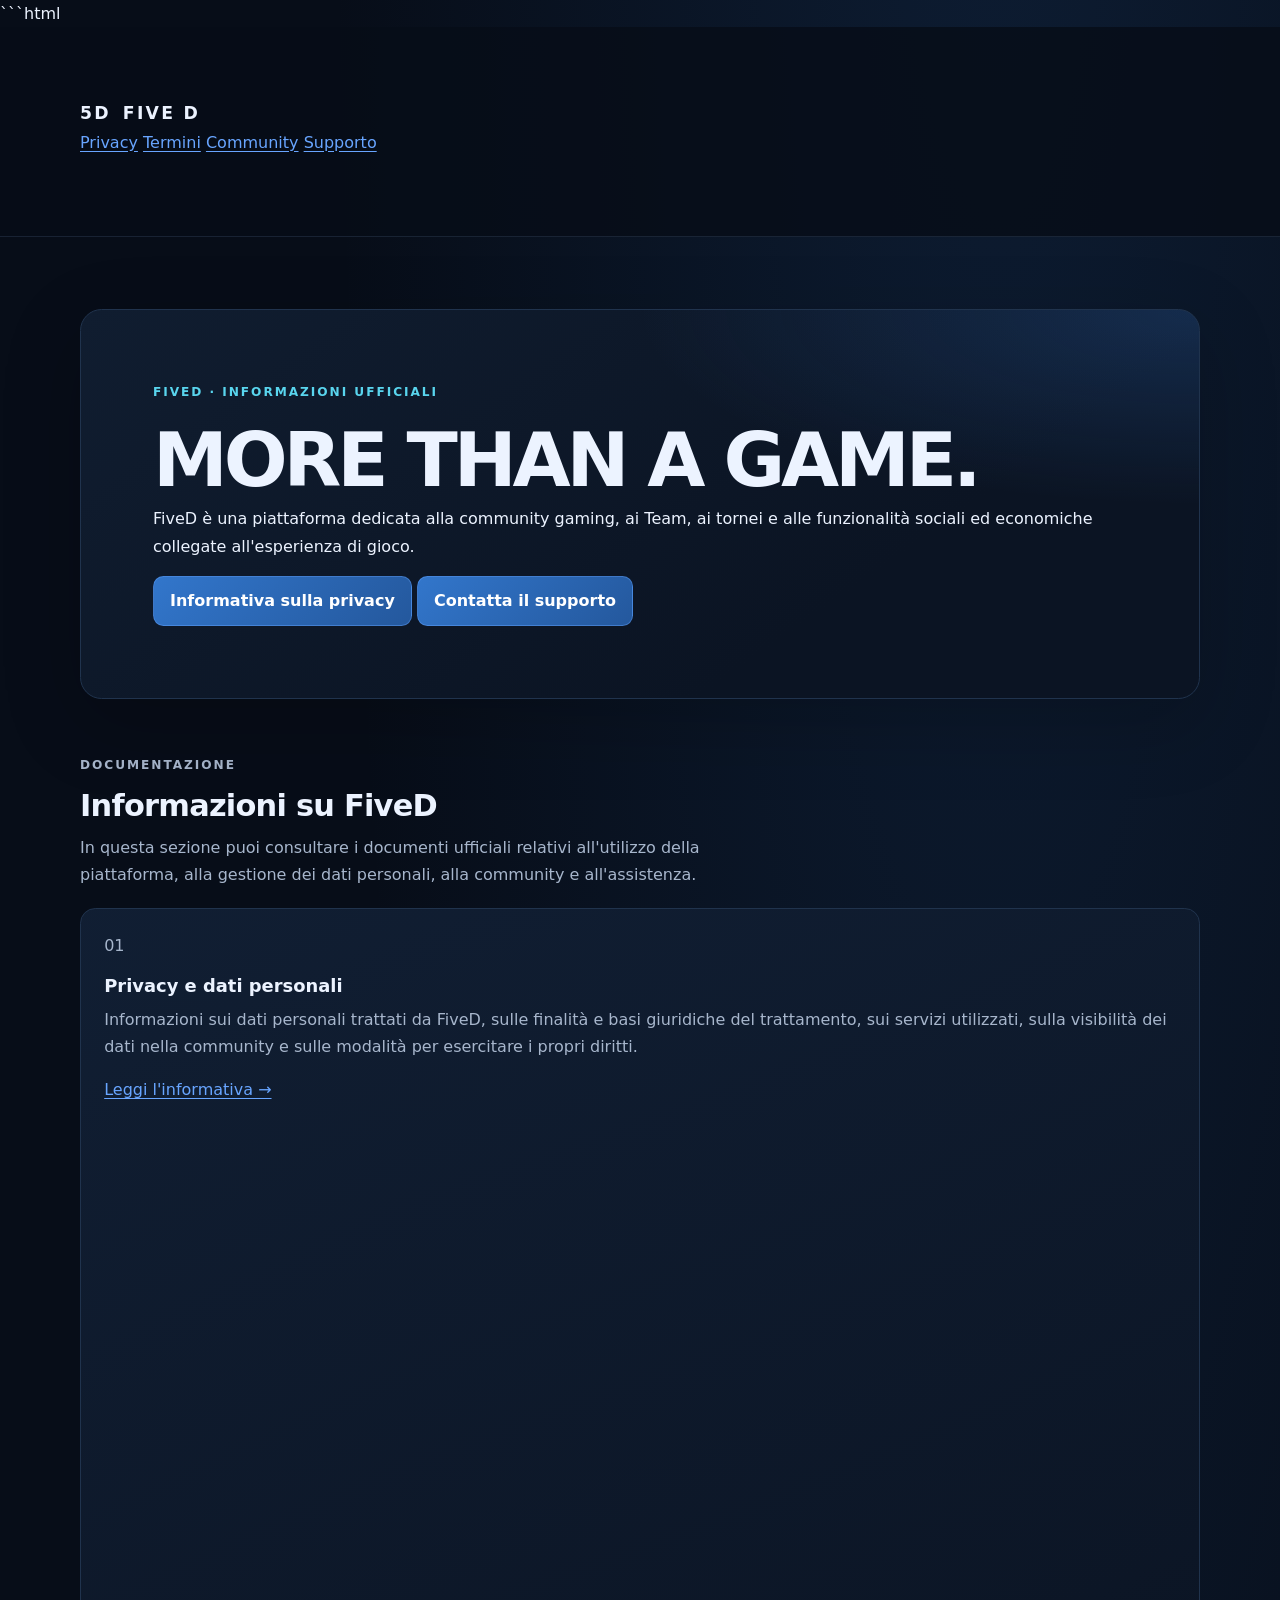
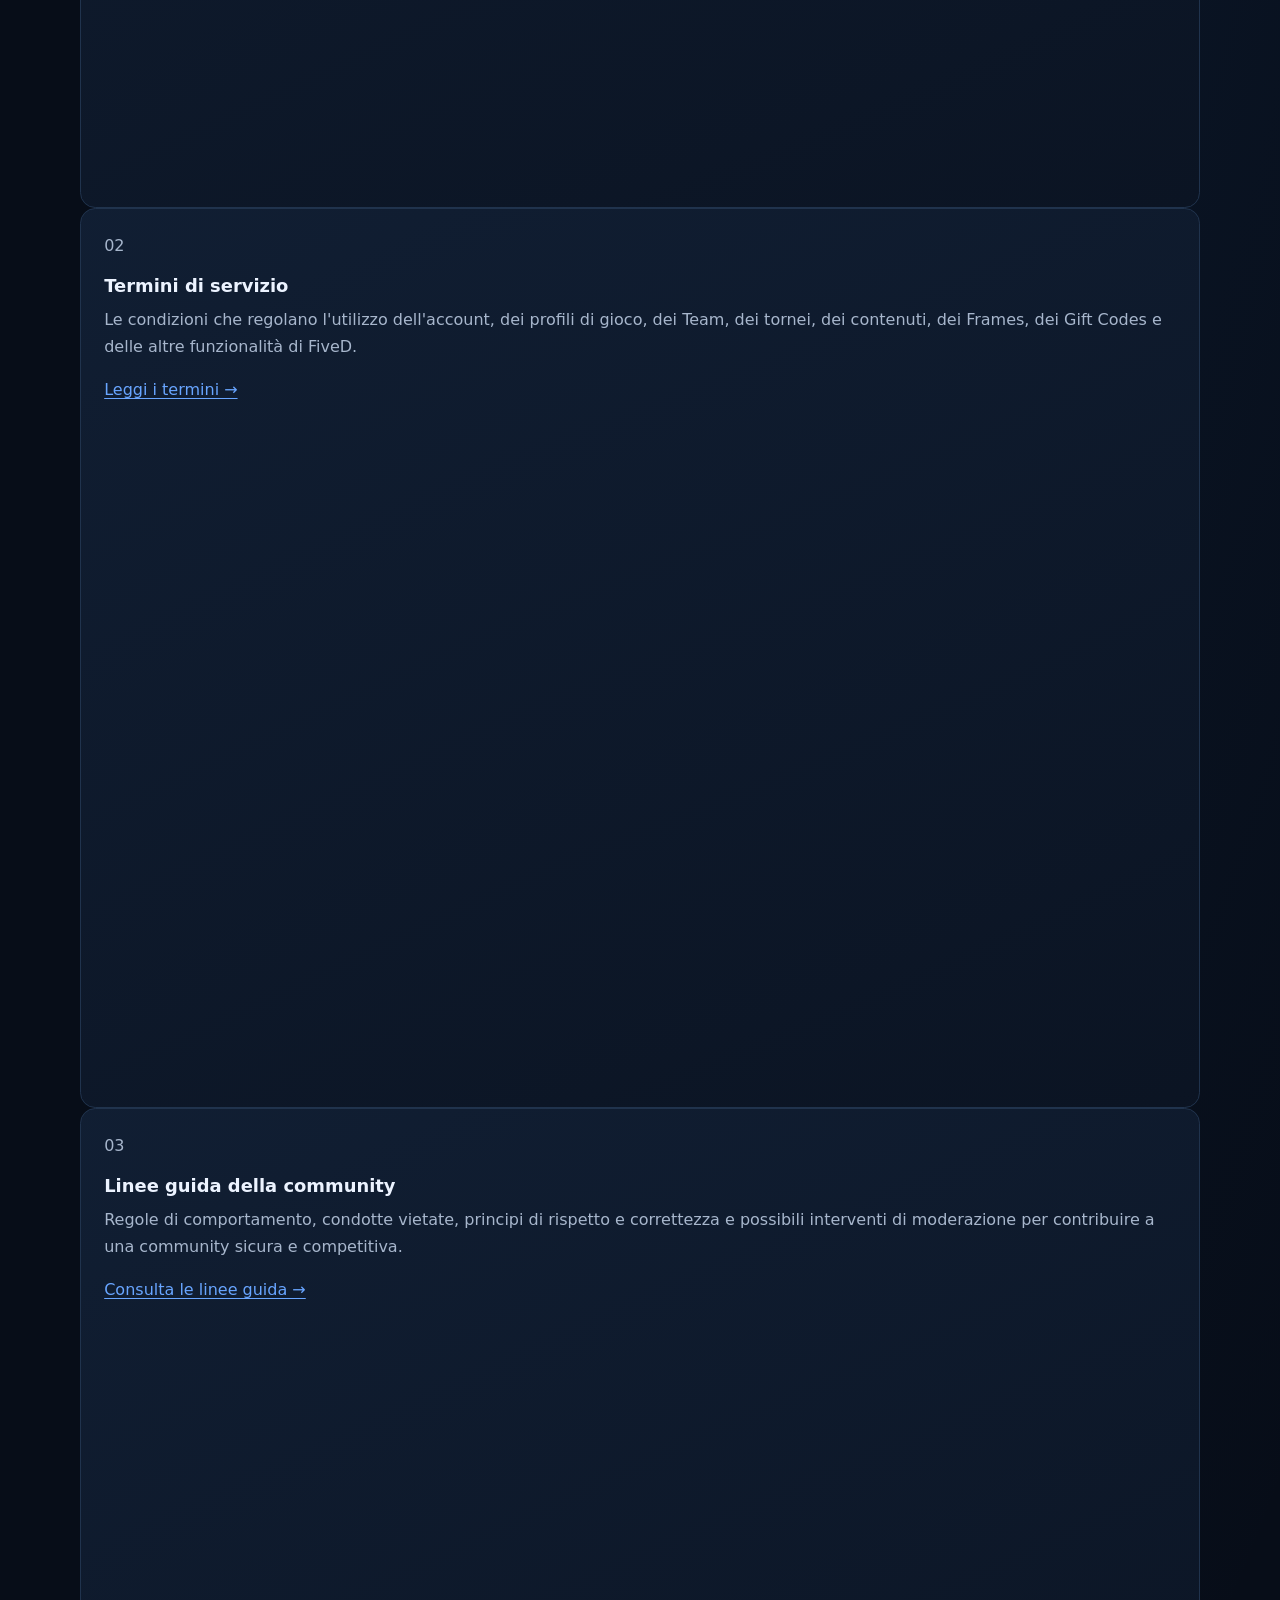
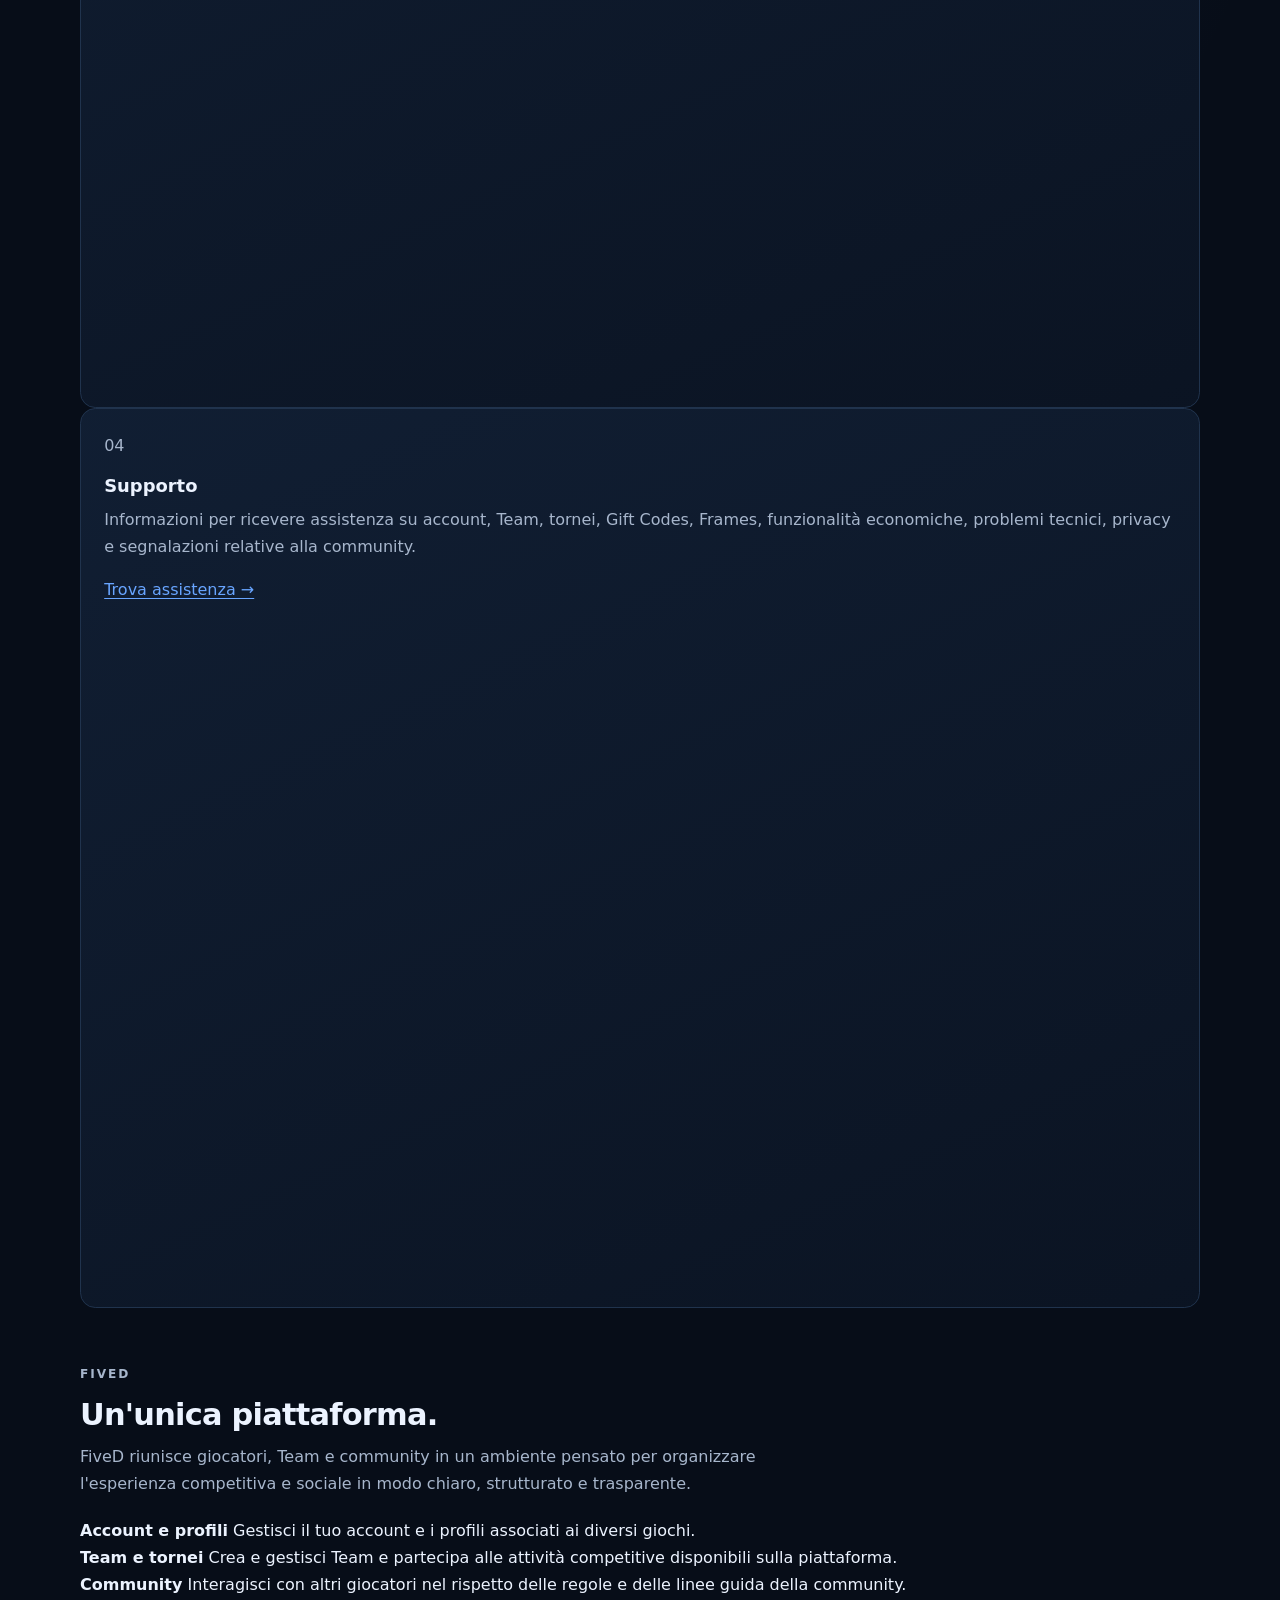
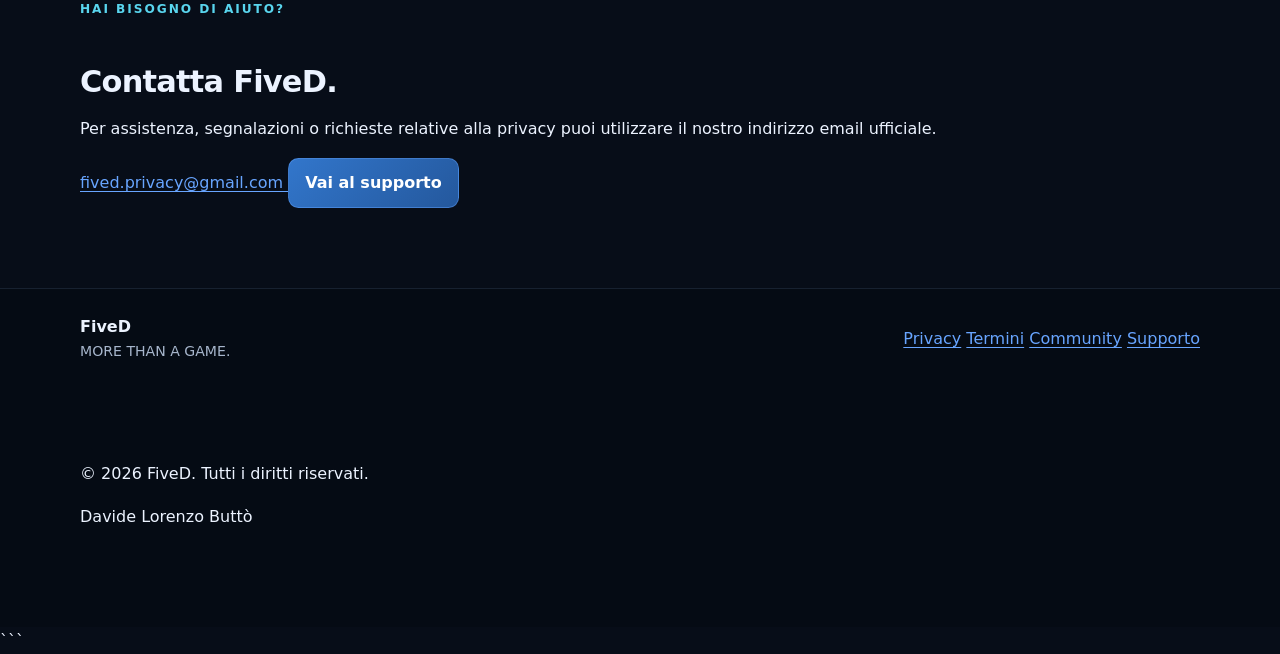
==== commit 7cafcbeb: "Save FiveD legal pages" ====
--- a/index.html
+++ b/index.html
@@ -1,304 +1,196 @@
-﻿<!doctype html>
+﻿```html
+<!doctype html>
 <html lang="it">
 <head>
   <meta charset="utf-8">
   <meta name="viewport" content="width=device-width, initial-scale=1">
-  <meta name="description" content="FiveD - Informazioni ufficiali, privacy, termini di servizio, linee guida della community e supporto.">
-  <title>FiveD - Informazioni ufficiali</title>
+  <meta name="description" content="FiveD — Informazioni legali, privacy, termini di servizio, linee guida della community e supporto.">
+  <title>FiveD — Informazioni e supporto</title>
   <link rel="stylesheet" href="style.css">
 </head>
 
 <body>
+  <header class="site-header">
+    <div class="container nav">
+      <a class="brand" href="index.html">5D<span>FIVE D</span></a>
 
-  <a class="skip-link" href="#main-content">Vai al contenuto</a>
-
-  <header class="site-header">
-    <div class="header-inner">
-
-      <a class="brand" href="index.html" aria-label="FiveD - Home">
-        <span class="brand-mark">5D</span>
-        <span>FIVE D</span>
-      </a>
-
-      <nav class="site-nav" aria-label="Navigazione principale">
+      <nav aria-label="Navigazione principale">
         <a href="privacy.html">Privacy</a>
         <a href="terms.html">Termini</a>
         <a href="community-guidelines.html">Community</a>
         <a href="support.html">Supporto</a>
       </nav>
-
     </div>
   </header>
 
-
-  <main id="main-content" class="container">
-
+  <main class="container">
     <section class="hero">
-
-      <p class="eyebrow">FiveD &middot; Informazioni ufficiali</p>
+      <p class="eyebrow">FiveD · Informazioni ufficiali</p>
 
       <h1>MORE THAN A GAME.</h1>
 
-      <p class="hero-copy">
-        FiveD &egrave; una piattaforma dedicata alla community gaming,
-        ai Team, ai tornei e alle funzionalit&agrave; sociali ed economiche
-        collegate all'esperienza di gioco.
+      <p class="lead">
+        FiveD è una piattaforma dedicata alla community gaming, ai Team,
+        ai tornei e alle funzionalità sociali ed economiche collegate
+        all'esperienza di gioco.
       </p>
 
-      <div class="hero-actions">
-
-        <a class="button" href="privacy.html">
+      <div class="actions">
+        <a class="button primary" href="privacy.html">
           Informativa sulla privacy
         </a>
 
-        <a class="button button-secondary" href="support.html">
-          Vai al supporto
+        <a class="button secondary" href="support.html">
+          Contatta il supporto
         </a>
+      </div>
+    </section>
 
+    <section class="section">
+      <div class="section-heading">
+        <p class="eyebrow">Documentazione</p>
+        <h2>Informazioni su FiveD</h2>
+        <p>
+          In questa sezione puoi consultare i documenti ufficiali relativi
+          all'utilizzo della piattaforma, alla gestione dei dati personali,
+          alla community e all'assistenza.
+        </p>
       </div>
 
-    </section>
-
-
-    <section aria-labelledby="documents-title">
-
-      <div class="section-heading">
-
-        <p class="eyebrow">Esplora</p>
-
-        <h2 id="documents-title">Informazioni su FiveD</h2>
-
-        <p>
-          Qui trovi le informazioni ufficiali relative alla privacy,
-          ai termini di servizio, alle regole della community
-          e all'assistenza.
-        </p>
-
-      </div>
-
-
-      <div class="card-grid">
+      <div class="grid">
 
         <article class="card">
-
-          <p class="eyebrow">01</p>
-
-          <h2>Privacy e dati personali</h2>
-
+          <p class="card-number">01</p>
+          <h3>Privacy e dati personali</h3>
           <p>
-            Informazioni sui dati personali trattati da FiveD,
-            sulle finalit&agrave; del trattamento, sui servizi utilizzati,
-            sulla visibilit&agrave; dei dati nella community e sulle modalit&agrave;
+            Informazioni sui dati personali trattati da FiveD, sulle finalità
+            e basi giuridiche del trattamento, sui servizi utilizzati,
+            sulla visibilità dei dati nella community e sulle modalità
             per esercitare i propri diritti.
           </p>
-
-          <a class="card-link" href="privacy.html">
-            Leggi l'informativa
-          </a>
-
+          <a href="privacy.html">Leggi l'informativa →</a>
         </article>
 
+        <article class="card">
+          <p class="card-number">02</p>
+          <h3>Termini di servizio</h3>
+          <p>
+            Le condizioni che regolano l'utilizzo dell'account, dei profili
+            di gioco, dei Team, dei tornei, dei contenuti, dei Frames,
+            dei Gift Codes e delle altre funzionalità di FiveD.
+          </p>
+          <a href="terms.html">Leggi i termini →</a>
+        </article>
 
         <article class="card">
-
-          <p class="eyebrow">02</p>
-
-          <h2>Termini di servizio</h2>
-
+          <p class="card-number">03</p>
+          <h3>Linee guida della community</h3>
           <p>
-            Le condizioni che regolano l'utilizzo dell'account,
-            dei profili di gioco, dei Team, dei tornei, dei contenuti,
-            dei Frames, dei Gift Codes e delle altre funzionalit&agrave;
-            di FiveD.
+            Regole di comportamento, condotte vietate, principi di rispetto
+            e correttezza e possibili interventi di moderazione per
+            contribuire a una community sicura e competitiva.
           </p>
-
-          <a class="card-link" href="terms.html">
-            Leggi i termini
-          </a>
-
+          <a href="community-guidelines.html">Consulta le linee guida →</a>
         </article>
 
-
         <article class="card">
-
-          <p class="eyebrow">03</p>
-
-          <h2>Linee guida della community</h2>
-
+          <p class="card-number">04</p>
+          <h3>Supporto</h3>
           <p>
-            Regole di comportamento, condotte vietate, principi
-            di rispetto e correttezza e possibili interventi
-            di moderazione per contribuire a una community sicura
-            e competitiva.
+            Informazioni per ricevere assistenza su account, Team, tornei,
+            Gift Codes, Frames, funzionalità economiche, problemi tecnici,
+            privacy e segnalazioni relative alla community.
           </p>
-
-          <a class="card-link" href="community-guidelines.html">
-            Consulta le linee guida
-          </a>
-
-        </article>
-
-
-        <article class="card">
-
-          <p class="eyebrow">04</p>
-
-          <h2>Supporto</h2>
-
-          <p>
-            Informazioni per ricevere assistenza su account, Team,
-            tornei, Gift Codes, Frames, funzionalit&agrave; economiche,
-            problemi tecnici, privacy e segnalazioni relative
-            alla community.
-          </p>
-
-          <a class="card-link" href="support.html">
-            Vai al supporto
-          </a>
-
+          <a href="support.html">Trova assistenza →</a>
         </article>
 
       </div>
-
     </section>
 
-
-    <section aria-labelledby="fived-title">
-
+    <section class="section info-section">
       <div class="section-heading">
-
         <p class="eyebrow">FiveD</p>
-
-        <h2 id="fived-title">Un'unica piattaforma.</h2>
-
+        <h2>Un'unica piattaforma.</h2>
         <p>
-          FiveD riunisce giocatori, Team e community in un ambiente
-          pensato per organizzare l'esperienza competitiva e sociale
-          in modo chiaro, strutturato e trasparente.
+          FiveD riunisce giocatori, Team e community in un ambiente pensato
+          per organizzare l'esperienza competitiva e sociale in modo chiaro,
+          strutturato e trasparente.
         </p>
-
       </div>
 
+      <div class="info-list">
+        <div>
+          <strong>Account e profili</strong>
+          <span>
+            Gestisci il tuo account e i profili associati ai diversi giochi.
+          </span>
+        </div>
 
-      <div class="card-grid">
+        <div>
+          <strong>Team e tornei</strong>
+          <span>
+            Crea e gestisci Team e partecipa alle attività competitive
+            disponibili sulla piattaforma.
+          </span>
+        </div>
 
-        <article class="card">
-
-          <h3>Account e profili</h3>
-
-          <p>
-            Gestisci il tuo account e i profili associati
-            ai diversi giochi.
-          </p>
-
-        </article>
-
-
-        <article class="card">
-
-          <h3>Team e tornei</h3>
-
-          <p>
-            Crea e gestisci Team e partecipa alle attivit&agrave;
-            competitive disponibili sulla piattaforma.
-          </p>
-
-        </article>
-
-
-        <article class="card">
-
-          <h3>Community</h3>
-
-          <p>
+        <div>
+          <strong>Community</strong>
+          <span>
             Interagisci con altri giocatori nel rispetto delle regole
             e delle linee guida della community.
-          </p>
-
-        </article>
-
+          </span>
+        </div>
       </div>
-
     </section>
 
-
-    <section aria-labelledby="support-title">
-
-      <div class="section-heading">
-
+    <section class="section contact-section">
+      <div class="contact-card">
         <p class="eyebrow">Hai bisogno di aiuto?</p>
 
-        <h2 id="support-title">Contatta FiveD.</h2>
+        <h2>Contatta FiveD.</h2>
 
         <p>
           Per assistenza, segnalazioni o richieste relative alla privacy
           puoi utilizzare il nostro indirizzo email ufficiale.
         </p>
 
+        <a class="email" href="mailto:fived.privacy@gmail.com">
+          fived.privacy@gmail.com
+        </a>
+
+        <a class="button primary" href="support.html">
+          Vai al supporto
+        </a>
+      </div>
+    </section>
+  </main>
+
+  <footer class="site-footer">
+    <div class="container footer-inner">
+      <div>
+        <strong>FiveD</strong>
+        <p>MORE THAN A GAME.</p>
       </div>
 
-
-      <div class="card">
-
-        <p>
-          Email ufficiale:
-        </p>
-
-        <p>
-          <a href="mailto:fived.privacy@gmail.com">
-            fived.privacy@gmail.com
-          </a>
-        </p>
-
-        <a class="button" href="support.html">
-          Vai al supporto
-        </a>
-
-      </div>
-
-    </section>
-
-  </main>
-
-
-  <footer class="site-footer">
-
-    <div class="footer-inner">
-
-      <div>
-
-        <strong>FiveD</strong>
-
-        <p>MORE THAN A GAME.</p>
-
-      </div>
-
-
-      <nav class="footer-links" aria-label="Documenti legali">
-
+      <nav aria-label="Documenti legali">
         <a href="privacy.html">Privacy</a>
         <a href="terms.html">Termini</a>
         <a href="community-guidelines.html">Community</a>
         <a href="support.html">Supporto</a>
-
       </nav>
-
     </div>
 
-
-    <div class="footer-inner">
-
+    <div class="container footer-bottom">
       <p>
-        &copy; 2026 FiveD. Tutti i diritti riservati.
+        © 2026 FiveD. Tutti i diritti riservati.
       </p>
 
       <p>
-        Davide Lorenzo Butt&ograve;
+        Davide Lorenzo Buttò
       </p>
-
     </div>
-
   </footer>
-
 </body>
-</html>+</html>
+```
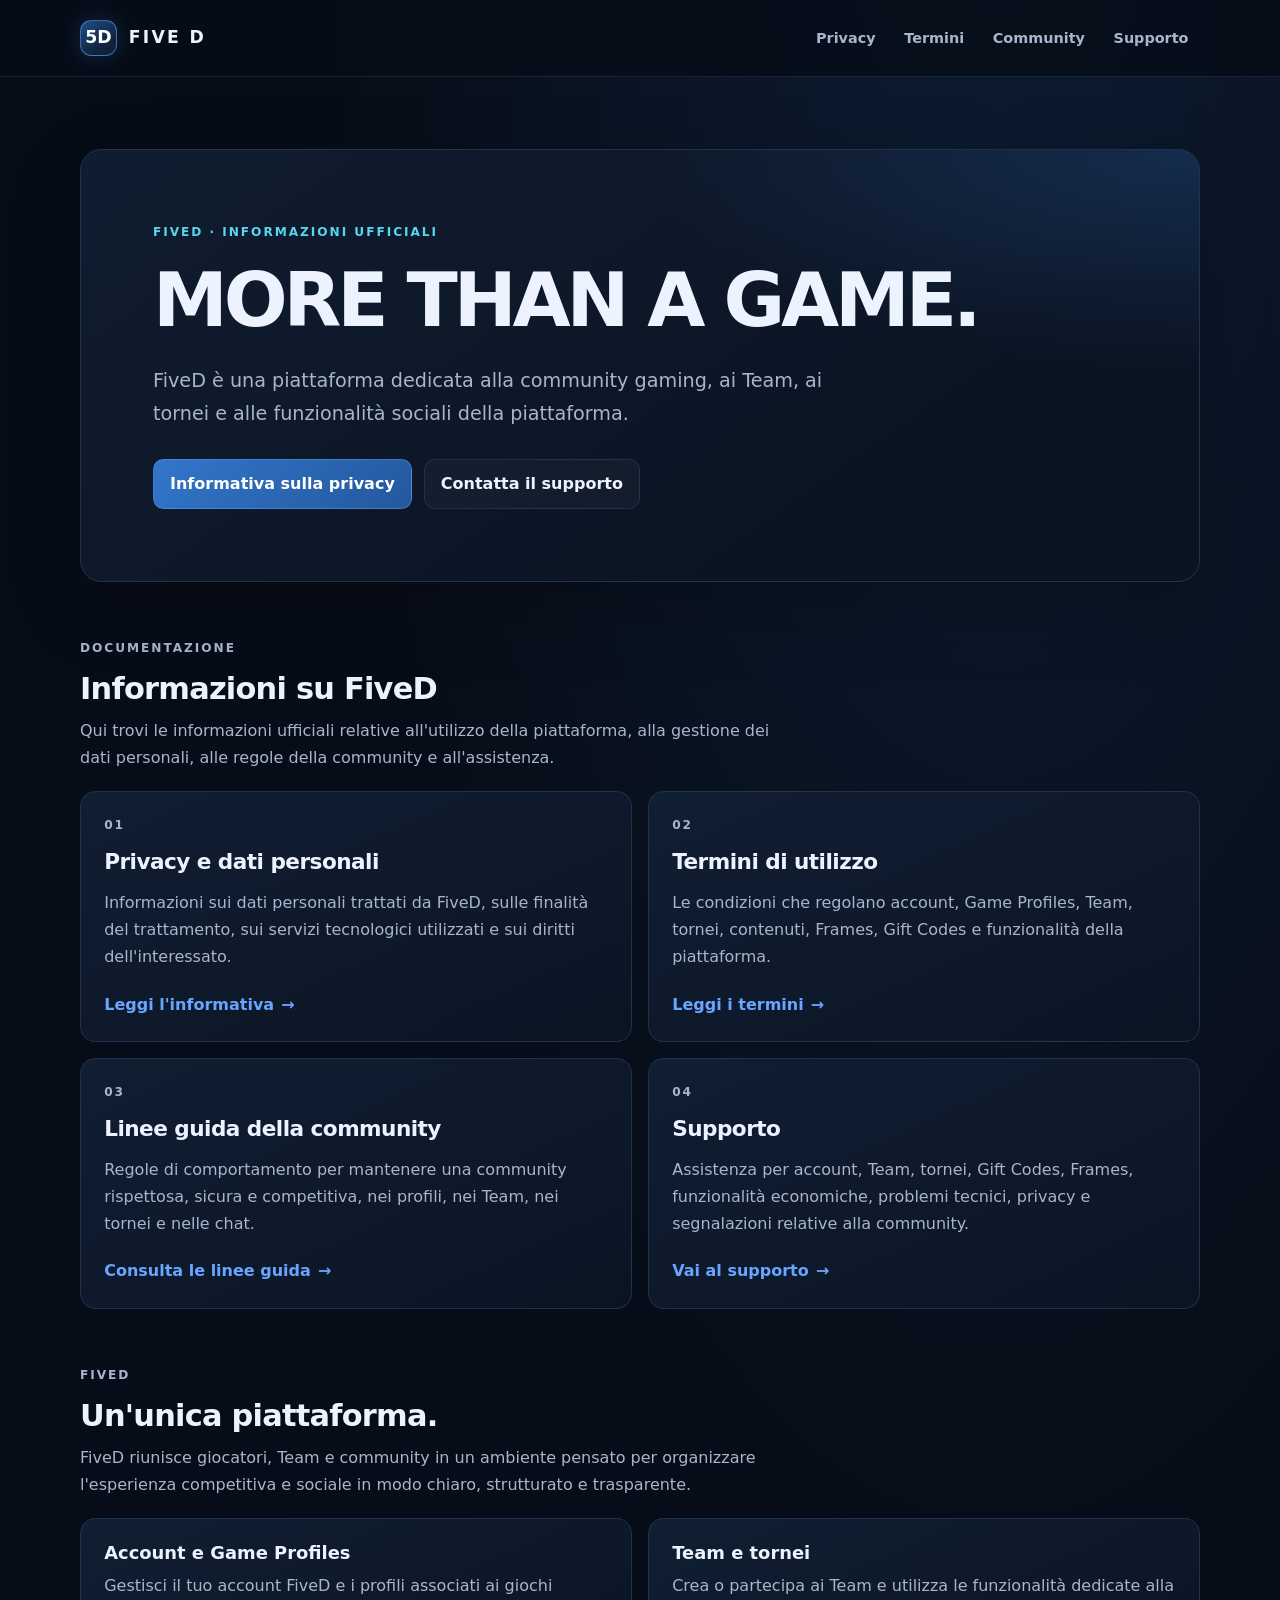
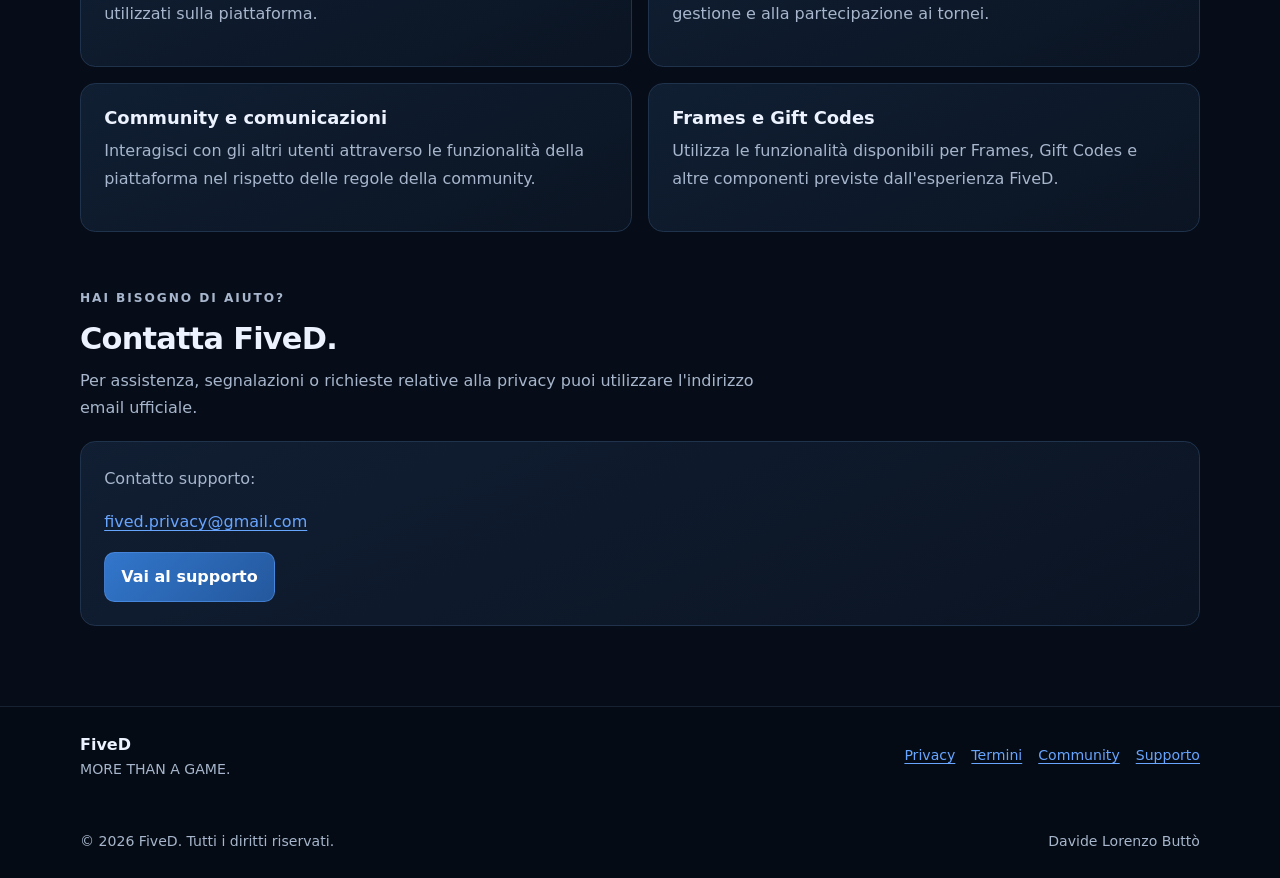
==== commit 9e649350: "Save FiveD legal pages" ====
--- a/index.html
+++ b/index.html
@@ -1,196 +1,310 @@
-﻿```html
-<!doctype html>
+﻿<!doctype html>
 <html lang="it">
 <head>
   <meta charset="utf-8">
   <meta name="viewport" content="width=device-width, initial-scale=1">
-  <meta name="description" content="FiveD — Informazioni legali, privacy, termini di servizio, linee guida della community e supporto.">
-  <title>FiveD — Informazioni e supporto</title>
+  <meta name="description" content="FiveD - Informazioni ufficiali, privacy, termini di utilizzo, linee guida della community e supporto.">
+  <title>FiveD - Informazioni e supporto</title>
   <link rel="stylesheet" href="style.css">
 </head>
 
 <body>
+
   <header class="site-header">
-    <div class="container nav">
-      <a class="brand" href="index.html">5D<span>FIVE D</span></a>
-
-      <nav aria-label="Navigazione principale">
+    <div class="header-inner">
+
+      <a class="brand" href="index.html" aria-label="FiveD - Home">
+        <span class="brand-mark">5D</span>
+        <span>FIVE D</span>
+      </a>
+
+      <nav class="site-nav" aria-label="Navigazione principale">
         <a href="privacy.html">Privacy</a>
         <a href="terms.html">Termini</a>
         <a href="community-guidelines.html">Community</a>
         <a href="support.html">Supporto</a>
       </nav>
+
     </div>
   </header>
 
+
   <main class="container">
+
     <section class="hero">
-      <p class="eyebrow">FiveD · Informazioni ufficiali</p>
+
+      <p class="eyebrow">FiveD &middot; Informazioni ufficiali</p>
 
       <h1>MORE THAN A GAME.</h1>
 
-      <p class="lead">
-        FiveD è una piattaforma dedicata alla community gaming, ai Team,
-        ai tornei e alle funzionalità sociali ed economiche collegate
-        all'esperienza di gioco.
+      <p class="hero-copy">
+        FiveD &egrave; una piattaforma dedicata alla community gaming,
+        ai Team, ai tornei e alle funzionalit&agrave; sociali della
+        piattaforma.
       </p>
 
-      <div class="actions">
-        <a class="button primary" href="privacy.html">
+      <div class="hero-actions">
+
+        <a class="button" href="privacy.html">
           Informativa sulla privacy
         </a>
 
-        <a class="button secondary" href="support.html">
+        <a class="button button-secondary" href="support.html">
           Contatta il supporto
         </a>
-      </div>
+
+      </div>
+
     </section>
 
-    <section class="section">
+
+    <section>
+
       <div class="section-heading">
+
         <p class="eyebrow">Documentazione</p>
+
         <h2>Informazioni su FiveD</h2>
-        <p>
-          In questa sezione puoi consultare i documenti ufficiali relativi
-          all'utilizzo della piattaforma, alla gestione dei dati personali,
-          alla community e all'assistenza.
-        </p>
-      </div>
-
-      <div class="grid">
-
-        <article class="card">
-          <p class="card-number">01</p>
-          <h3>Privacy e dati personali</h3>
-          <p>
-            Informazioni sui dati personali trattati da FiveD, sulle finalità
-            e basi giuridiche del trattamento, sui servizi utilizzati,
-            sulla visibilità dei dati nella community e sulle modalità
-            per esercitare i propri diritti.
-          </p>
-          <a href="privacy.html">Leggi l'informativa →</a>
-        </article>
-
-        <article class="card">
-          <p class="card-number">02</p>
-          <h3>Termini di servizio</h3>
-          <p>
-            Le condizioni che regolano l'utilizzo dell'account, dei profili
-            di gioco, dei Team, dei tornei, dei contenuti, dei Frames,
-            dei Gift Codes e delle altre funzionalità di FiveD.
-          </p>
-          <a href="terms.html">Leggi i termini →</a>
-        </article>
-
-        <article class="card">
-          <p class="card-number">03</p>
-          <h3>Linee guida della community</h3>
-          <p>
-            Regole di comportamento, condotte vietate, principi di rispetto
-            e correttezza e possibili interventi di moderazione per
-            contribuire a una community sicura e competitiva.
-          </p>
-          <a href="community-guidelines.html">Consulta le linee guida →</a>
-        </article>
-
-        <article class="card">
-          <p class="card-number">04</p>
-          <h3>Supporto</h3>
-          <p>
-            Informazioni per ricevere assistenza su account, Team, tornei,
-            Gift Codes, Frames, funzionalità economiche, problemi tecnici,
+
+        <p>
+          Qui trovi le informazioni ufficiali relative all'utilizzo
+          della piattaforma, alla gestione dei dati personali,
+          alle regole della community e all'assistenza.
+        </p>
+
+      </div>
+
+
+      <div class="card-grid">
+
+        <article class="card">
+
+          <p class="eyebrow">01</p>
+
+          <h2>Privacy e dati personali</h2>
+
+          <p>
+            Informazioni sui dati personali trattati da FiveD,
+            sulle finalit&agrave; del trattamento, sui servizi
+            tecnologici utilizzati e sui diritti dell'interessato.
+          </p>
+
+          <a class="card-link" href="privacy.html">
+            Leggi l'informativa
+          </a>
+
+        </article>
+
+
+        <article class="card">
+
+          <p class="eyebrow">02</p>
+
+          <h2>Termini di utilizzo</h2>
+
+          <p>
+            Le condizioni che regolano account, Game Profiles,
+            Team, tornei, contenuti, Frames, Gift Codes e
+            funzionalit&agrave; della piattaforma.
+          </p>
+
+          <a class="card-link" href="terms.html">
+            Leggi i termini
+          </a>
+
+        </article>
+
+
+        <article class="card">
+
+          <p class="eyebrow">03</p>
+
+          <h2>Linee guida della community</h2>
+
+          <p>
+            Regole di comportamento per mantenere una community
+            rispettosa, sicura e competitiva, nei profili,
+            nei Team, nei tornei e nelle chat.
+          </p>
+
+          <a class="card-link" href="community-guidelines.html">
+            Consulta le linee guida
+          </a>
+
+        </article>
+
+
+        <article class="card">
+
+          <p class="eyebrow">04</p>
+
+          <h2>Supporto</h2>
+
+          <p>
+            Assistenza per account, Team, tornei, Gift Codes,
+            Frames, funzionalit&agrave; economiche, problemi tecnici,
             privacy e segnalazioni relative alla community.
           </p>
-          <a href="support.html">Trova assistenza →</a>
-        </article>
-
-      </div>
+
+          <a class="card-link" href="support.html">
+            Vai al supporto
+          </a>
+
+        </article>
+
+      </div>
+
     </section>
 
-    <section class="section info-section">
+
+    <section>
+
       <div class="section-heading">
+
         <p class="eyebrow">FiveD</p>
+
         <h2>Un'unica piattaforma.</h2>
-        <p>
-          FiveD riunisce giocatori, Team e community in un ambiente pensato
-          per organizzare l'esperienza competitiva e sociale in modo chiaro,
-          strutturato e trasparente.
-        </p>
-      </div>
-
-      <div class="info-list">
-        <div>
-          <strong>Account e profili</strong>
-          <span>
-            Gestisci il tuo account e i profili associati ai diversi giochi.
-          </span>
-        </div>
-
-        <div>
-          <strong>Team e tornei</strong>
-          <span>
-            Crea e gestisci Team e partecipa alle attività competitive
-            disponibili sulla piattaforma.
-          </span>
-        </div>
-
-        <div>
-          <strong>Community</strong>
-          <span>
-            Interagisci con altri giocatori nel rispetto delle regole
-            e delle linee guida della community.
-          </span>
-        </div>
-      </div>
+
+        <p>
+          FiveD riunisce giocatori, Team e community in un ambiente
+          pensato per organizzare l'esperienza competitiva e sociale
+          in modo chiaro, strutturato e trasparente.
+        </p>
+
+      </div>
+
+
+      <div class="card-grid">
+
+        <article class="card">
+
+          <h3>Account e Game Profiles</h3>
+
+          <p>
+            Gestisci il tuo account FiveD e i profili associati
+            ai giochi utilizzati sulla piattaforma.
+          </p>
+
+        </article>
+
+
+        <article class="card">
+
+          <h3>Team e tornei</h3>
+
+          <p>
+            Crea o partecipa ai Team e utilizza le funzionalit&agrave;
+            dedicate alla gestione e alla partecipazione ai tornei.
+          </p>
+
+        </article>
+
+
+        <article class="card">
+
+          <h3>Community e comunicazioni</h3>
+
+          <p>
+            Interagisci con gli altri utenti attraverso le funzionalit&agrave;
+            della piattaforma nel rispetto delle regole della community.
+          </p>
+
+        </article>
+
+
+        <article class="card">
+
+          <h3>Frames e Gift Codes</h3>
+
+          <p>
+            Utilizza le funzionalit&agrave; disponibili per Frames,
+            Gift Codes e altre componenti previste dall'esperienza FiveD.
+          </p>
+
+        </article>
+
+      </div>
+
     </section>
 
-    <section class="section contact-section">
-      <div class="contact-card">
+
+    <section>
+
+      <div class="section-heading">
+
         <p class="eyebrow">Hai bisogno di aiuto?</p>
 
         <h2>Contatta FiveD.</h2>
 
         <p>
           Per assistenza, segnalazioni o richieste relative alla privacy
-          puoi utilizzare il nostro indirizzo email ufficiale.
-        </p>
-
-        <a class="email" href="mailto:fived.privacy@gmail.com">
-          fived.privacy@gmail.com
-        </a>
-
-        <a class="button primary" href="support.html">
+          puoi utilizzare l'indirizzo email ufficiale.
+        </p>
+
+      </div>
+
+
+      <div class="card">
+
+        <p>
+          Contatto supporto:
+        </p>
+
+        <p>
+          <a href="mailto:fived.privacy@gmail.com">
+            fived.privacy@gmail.com
+          </a>
+        </p>
+
+        <a class="button" href="support.html">
           Vai al supporto
         </a>
-      </div>
+
+      </div>
+
     </section>
+
   </main>
 
+
   <footer class="site-footer">
-    <div class="container footer-inner">
+
+    <div class="footer-inner">
+
       <div>
+
         <strong>FiveD</strong>
+
         <p>MORE THAN A GAME.</p>
-      </div>
-
-      <nav aria-label="Documenti legali">
+
+      </div>
+
+
+      <nav class="footer-links" aria-label="Documenti legali">
+
         <a href="privacy.html">Privacy</a>
         <a href="terms.html">Termini</a>
         <a href="community-guidelines.html">Community</a>
         <a href="support.html">Supporto</a>
+
       </nav>
+
     </div>
 
-    <div class="container footer-bottom">
+
+    <div class="footer-inner">
+
       <p>
-        © 2026 FiveD. Tutti i diritti riservati.
+        &copy; 2026 FiveD. Tutti i diritti riservati.
       </p>
 
       <p>
-        Davide Lorenzo Buttò
+        Davide Lorenzo Butt&ograve;
       </p>
+
     </div>
+
   </footer>
+
 </body>
-</html>
-```+</html>
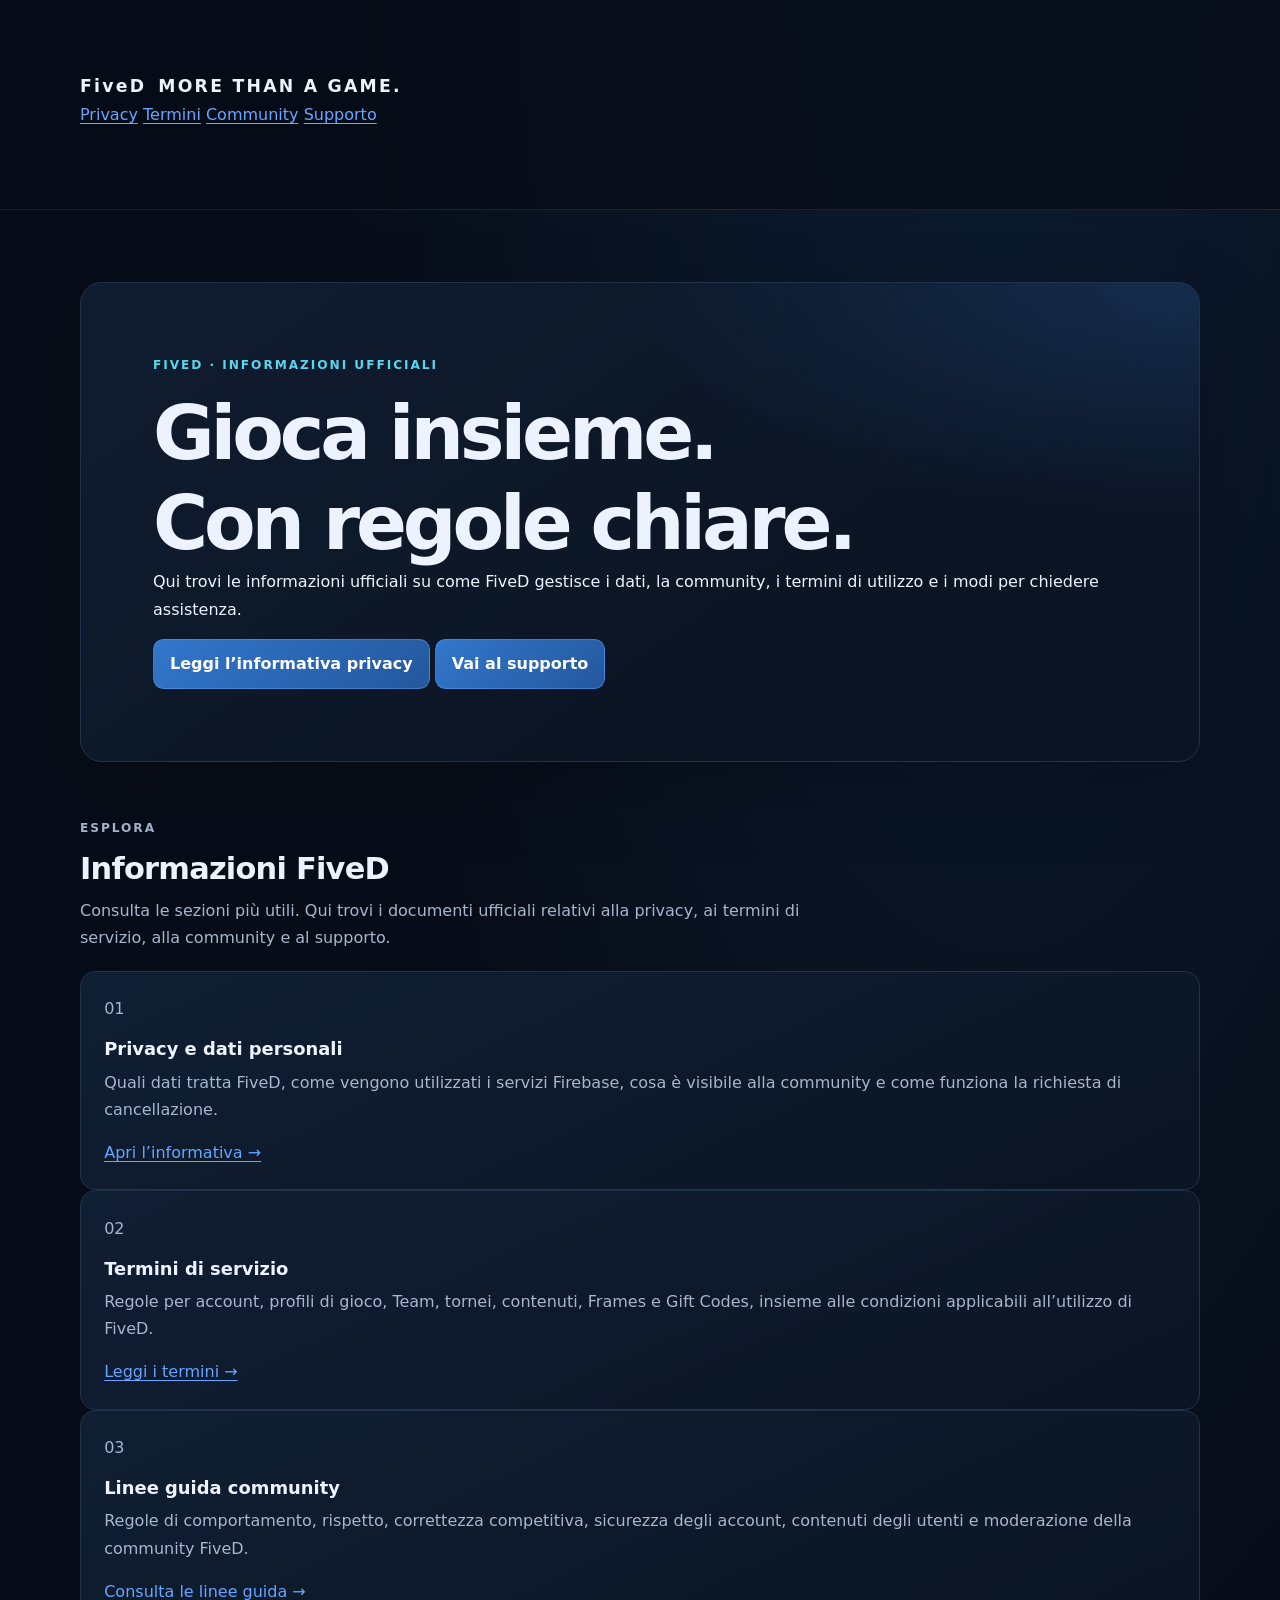
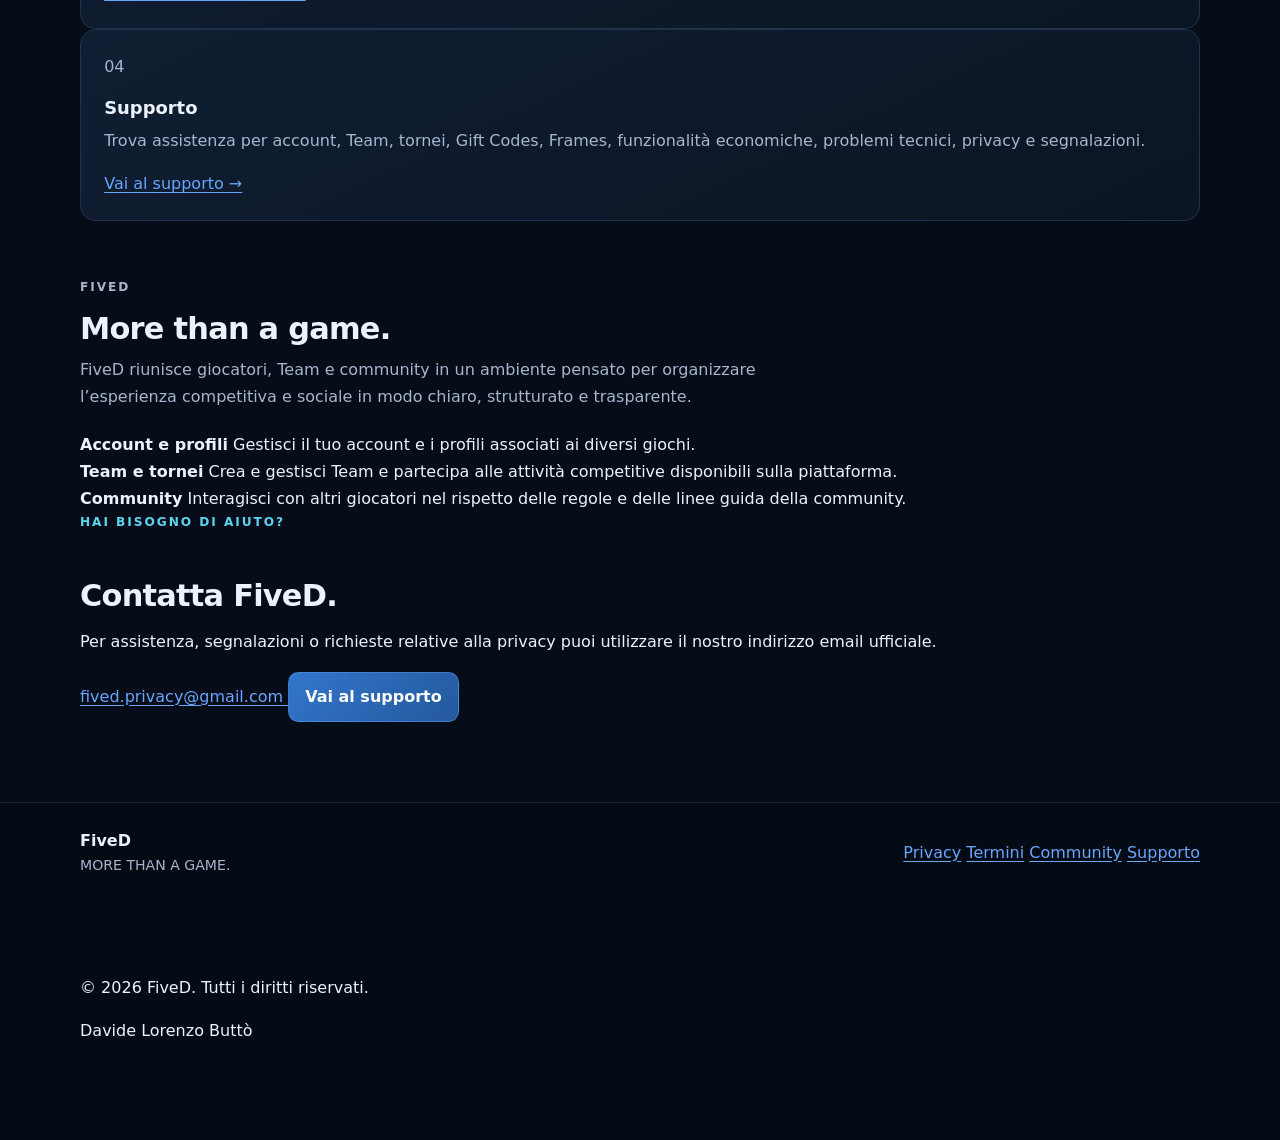
==== commit be4ef8dc: "Save FiveD legal pages" ====
--- a/index.html
+++ b/index.html
@@ -1,24 +1,31 @@
-﻿<!doctype html>
+﻿<!DOCTYPE html>
 <html lang="it">
 <head>
-  <meta charset="utf-8">
-  <meta name="viewport" content="width=device-width, initial-scale=1">
-  <meta name="description" content="FiveD - Informazioni ufficiali, privacy, termini di utilizzo, linee guida della community e supporto.">
-  <title>FiveD - Informazioni e supporto</title>
+  <meta charset="UTF-8">
+  <meta http-equiv="Content-Type" content="text/html; charset=UTF-8">
+  <meta name="viewport" content="width=device-width, initial-scale=1.0">
+
+  <meta
+    name="description"
+    content="FiveD - MORE THAN A GAME. Informazioni ufficiali, privacy, termini di servizio, community e supporto."
+  >
+
+  <title>FiveD - MORE THAN A GAME.</title>
+
   <link rel="stylesheet" href="style.css">
 </head>
 
 <body>
 
   <header class="site-header">
-    <div class="header-inner">
-
-      <a class="brand" href="index.html" aria-label="FiveD - Home">
-        <span class="brand-mark">5D</span>
-        <span>FIVE D</span>
+    <div class="container nav">
+
+      <a class="brand" href="index.html">
+        FiveD
+        <span>MORE THAN A GAME.</span>
       </a>
 
-      <nav class="site-nav" aria-label="Navigazione principale">
+      <nav aria-label="Navigazione principale">
         <a href="privacy.html">Privacy</a>
         <a href="terms.html">Termini</a>
         <a href="community-guidelines.html">Community</a>
@@ -31,26 +38,30 @@
 
   <main class="container">
 
+    <!-- HERO -->
+
     <section class="hero">
 
-      <p class="eyebrow">FiveD &middot; Informazioni ufficiali</p>
-
-      <h1>MORE THAN A GAME.</h1>
-
-      <p class="hero-copy">
-        FiveD &egrave; una piattaforma dedicata alla community gaming,
-        ai Team, ai tornei e alle funzionalit&agrave; sociali della
-        piattaforma.
+      <p class="eyebrow">FIVED &middot; INFORMAZIONI UFFICIALI</p>
+
+      <h1>
+        Gioca insieme.<br>
+        Con regole chiare.
+      </h1>
+
+      <p class="lead">
+        Qui trovi le informazioni ufficiali su come FiveD gestisce i dati,
+        la community, i termini di utilizzo e i modi per chiedere assistenza.
       </p>
 
-      <div class="hero-actions">
-
-        <a class="button" href="privacy.html">
-          Informativa sulla privacy
+      <div class="actions">
+
+        <a class="button primary" href="privacy.html">
+          Leggi l&rsquo;informativa privacy
         </a>
 
-        <a class="button button-secondary" href="support.html">
-          Contatta il supporto
+        <a class="button secondary" href="support.html">
+          Vai al supporto
         </a>
 
       </div>
@@ -58,96 +69,106 @@
     </section>
 
 
-    <section>
+    <!-- DOCUMENTAZIONE -->
+
+    <section class="section">
 
       <div class="section-heading">
 
-        <p class="eyebrow">Documentazione</p>
-
-        <h2>Informazioni su FiveD</h2>
+        <p class="eyebrow">ESPLORA</p>
+
+        <h2>Informazioni FiveD</h2>
 
         <p>
-          Qui trovi le informazioni ufficiali relative all'utilizzo
-          della piattaforma, alla gestione dei dati personali,
-          alle regole della community e all'assistenza.
+          Consulta le sezioni pi&ugrave; utili.
+          Qui trovi i documenti ufficiali relativi alla privacy,
+          ai termini di servizio, alla community e al supporto.
         </p>
 
       </div>
 
 
-      <div class="card-grid">
+      <div class="grid">
+
+        <!-- PRIVACY -->
 
         <article class="card">
 
-          <p class="eyebrow">01</p>
-
-          <h2>Privacy e dati personali</h2>
+          <p class="card-number">01</p>
+
+          <h3>Privacy e dati personali</h3>
 
           <p>
-            Informazioni sui dati personali trattati da FiveD,
-            sulle finalit&agrave; del trattamento, sui servizi
-            tecnologici utilizzati e sui diritti dell'interessato.
+            Quali dati tratta FiveD, come vengono utilizzati i servizi
+            Firebase, cosa &egrave; visibile alla community e come funziona
+            la richiesta di cancellazione.
           </p>
 
-          <a class="card-link" href="privacy.html">
-            Leggi l'informativa
+          <a href="privacy.html">
+            Apri l&rsquo;informativa &rarr;
           </a>
 
         </article>
 
 
+        <!-- TERMINI -->
+
         <article class="card">
 
-          <p class="eyebrow">02</p>
-
-          <h2>Termini di utilizzo</h2>
+          <p class="card-number">02</p>
+
+          <h3>Termini di servizio</h3>
 
           <p>
-            Le condizioni che regolano account, Game Profiles,
-            Team, tornei, contenuti, Frames, Gift Codes e
-            funzionalit&agrave; della piattaforma.
+            Regole per account, profili di gioco, Team, tornei,
+            contenuti, Frames e Gift Codes, insieme alle condizioni
+            applicabili all&rsquo;utilizzo di FiveD.
           </p>
 
-          <a class="card-link" href="terms.html">
-            Leggi i termini
+          <a href="terms.html">
+            Leggi i termini &rarr;
           </a>
 
         </article>
 
 
+        <!-- COMMUNITY -->
+
         <article class="card">
 
-          <p class="eyebrow">03</p>
-
-          <h2>Linee guida della community</h2>
+          <p class="card-number">03</p>
+
+          <h3>Linee guida community</h3>
 
           <p>
-            Regole di comportamento per mantenere una community
-            rispettosa, sicura e competitiva, nei profili,
-            nei Team, nei tornei e nelle chat.
+            Regole di comportamento, rispetto, correttezza competitiva,
+            sicurezza degli account, contenuti degli utenti e moderazione
+            della community FiveD.
           </p>
 
-          <a class="card-link" href="community-guidelines.html">
-            Consulta le linee guida
+          <a href="community-guidelines.html">
+            Consulta le linee guida &rarr;
           </a>
 
         </article>
 
 
+        <!-- SUPPORTO -->
+
         <article class="card">
 
-          <p class="eyebrow">04</p>
-
-          <h2>Supporto</h2>
+          <p class="card-number">04</p>
+
+          <h3>Supporto</h3>
 
           <p>
-            Assistenza per account, Team, tornei, Gift Codes,
+            Trova assistenza per account, Team, tornei, Gift Codes,
             Frames, funzionalit&agrave; economiche, problemi tecnici,
-            privacy e segnalazioni relative alla community.
+            privacy e segnalazioni.
           </p>
 
-          <a class="card-link" href="support.html">
-            Vai al supporto
+          <a href="support.html">
+            Vai al supporto &rarr;
           </a>
 
         </article>
@@ -157,106 +178,93 @@
     </section>
 
 
-    <section>
+    <!-- FIVED -->
+
+    <section class="section info-section">
 
       <div class="section-heading">
 
-        <p class="eyebrow">FiveD</p>
-
-        <h2>Un'unica piattaforma.</h2>
+        <p class="eyebrow">FIVED</p>
+
+        <h2>More than a game.</h2>
 
         <p>
           FiveD riunisce giocatori, Team e community in un ambiente
-          pensato per organizzare l'esperienza competitiva e sociale
+          pensato per organizzare l&rsquo;esperienza competitiva e sociale
           in modo chiaro, strutturato e trasparente.
         </p>
 
       </div>
 
 
-      <div class="card-grid">
-
-        <article class="card">
-
-          <h3>Account e Game Profiles</h3>
-
-          <p>
-            Gestisci il tuo account FiveD e i profili associati
-            ai giochi utilizzati sulla piattaforma.
-          </p>
-
-        </article>
-
-
-        <article class="card">
-
-          <h3>Team e tornei</h3>
-
-          <p>
-            Crea o partecipa ai Team e utilizza le funzionalit&agrave;
-            dedicate alla gestione e alla partecipazione ai tornei.
-          </p>
-
-        </article>
-
-
-        <article class="card">
-
-          <h3>Community e comunicazioni</h3>
-
-          <p>
-            Interagisci con gli altri utenti attraverso le funzionalit&agrave;
-            della piattaforma nel rispetto delle regole della community.
-          </p>
-
-        </article>
-
-
-        <article class="card">
-
-          <h3>Frames e Gift Codes</h3>
-
-          <p>
-            Utilizza le funzionalit&agrave; disponibili per Frames,
-            Gift Codes e altre componenti previste dall'esperienza FiveD.
-          </p>
-
-        </article>
+      <div class="info-list">
+
+        <div>
+
+          <strong>Account e profili</strong>
+
+          <span>
+            Gestisci il tuo account e i profili associati
+            ai diversi giochi.
+          </span>
+
+        </div>
+
+
+        <div>
+
+          <strong>Team e tornei</strong>
+
+          <span>
+            Crea e gestisci Team e partecipa alle attivit&agrave;
+            competitive disponibili sulla piattaforma.
+          </span>
+
+        </div>
+
+
+        <div>
+
+          <strong>Community</strong>
+
+          <span>
+            Interagisci con altri giocatori nel rispetto delle regole
+            e delle linee guida della community.
+          </span>
+
+        </div>
 
       </div>
 
     </section>
 
 
-    <section>
-
-      <div class="section-heading">
-
-        <p class="eyebrow">Hai bisogno di aiuto?</p>
+    <!-- SUPPORTO -->
+
+    <section class="section contact-section">
+
+      <div class="contact-card">
+
+        <p class="eyebrow">HAI BISOGNO DI AIUTO?</p>
 
         <h2>Contatta FiveD.</h2>
 
         <p>
           Per assistenza, segnalazioni o richieste relative alla privacy
-          puoi utilizzare l'indirizzo email ufficiale.
+          puoi utilizzare il nostro indirizzo email ufficiale.
         </p>
 
-      </div>
-
-
-      <div class="card">
-
-        <p>
-          Contatto supporto:
-        </p>
-
-        <p>
-          <a href="mailto:fived.privacy@gmail.com">
-            fived.privacy@gmail.com
-          </a>
-        </p>
-
-        <a class="button" href="support.html">
+        <a
+          class="email"
+          href="mailto:fived.privacy@gmail.com"
+        >
+          fived.privacy@gmail.com
+        </a>
+
+        <a
+          class="button primary"
+          href="support.html"
+        >
           Vai al supporto
         </a>
 
@@ -267,24 +275,31 @@
   </main>
 
 
+  <!-- FOOTER -->
+
   <footer class="site-footer">
 
-    <div class="footer-inner">
+    <div class="container footer-inner">
 
       <div>
 
         <strong>FiveD</strong>
 
-        <p>MORE THAN A GAME.</p>
-
-      </div>
-
-
-      <nav class="footer-links" aria-label="Documenti legali">
+        <p>
+          MORE THAN A GAME.
+        </p>
+
+      </div>
+
+
+      <nav aria-label="Documenti legali">
 
         <a href="privacy.html">Privacy</a>
+
         <a href="terms.html">Termini</a>
+
         <a href="community-guidelines.html">Community</a>
+
         <a href="support.html">Supporto</a>
 
       </nav>
@@ -292,7 +307,7 @@
     </div>
 
 
-    <div class="footer-inner">
+    <div class="container footer-bottom">
 
       <p>
         &copy; 2026 FiveD. Tutti i diritti riservati.
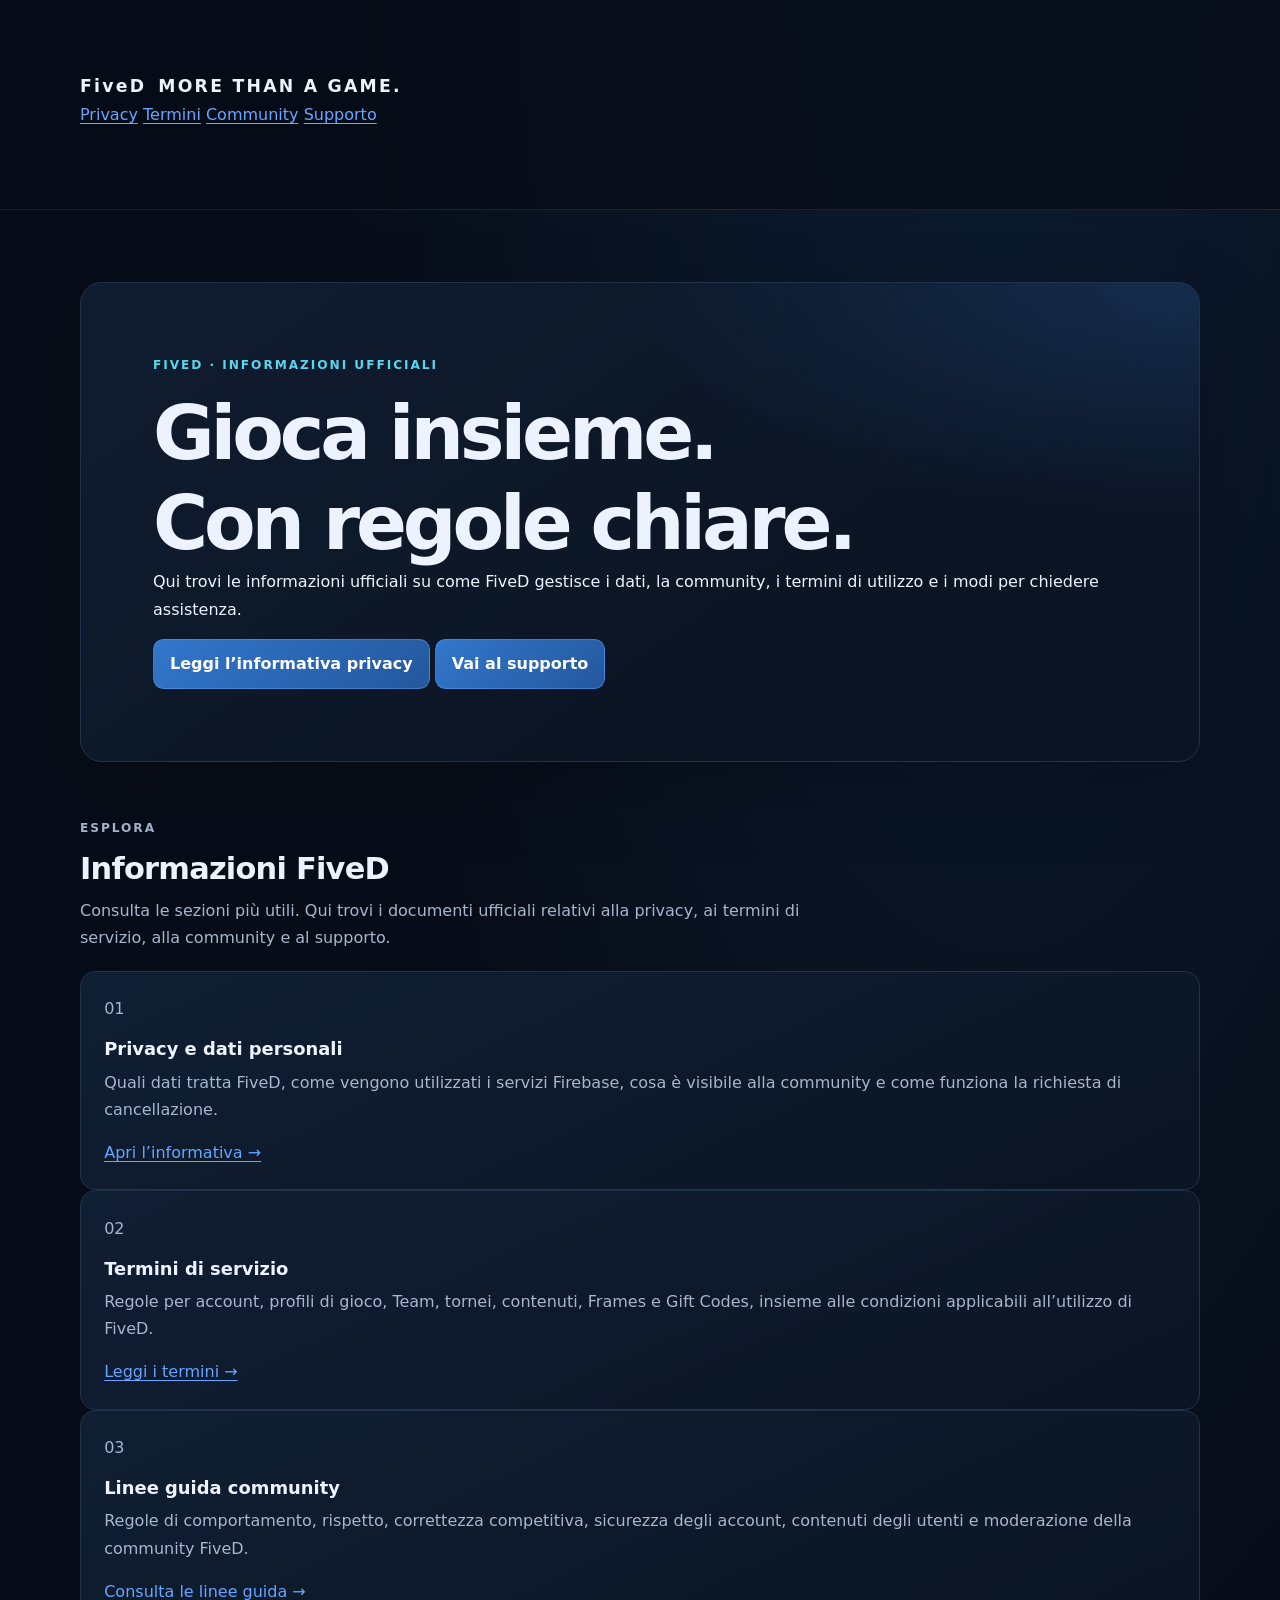
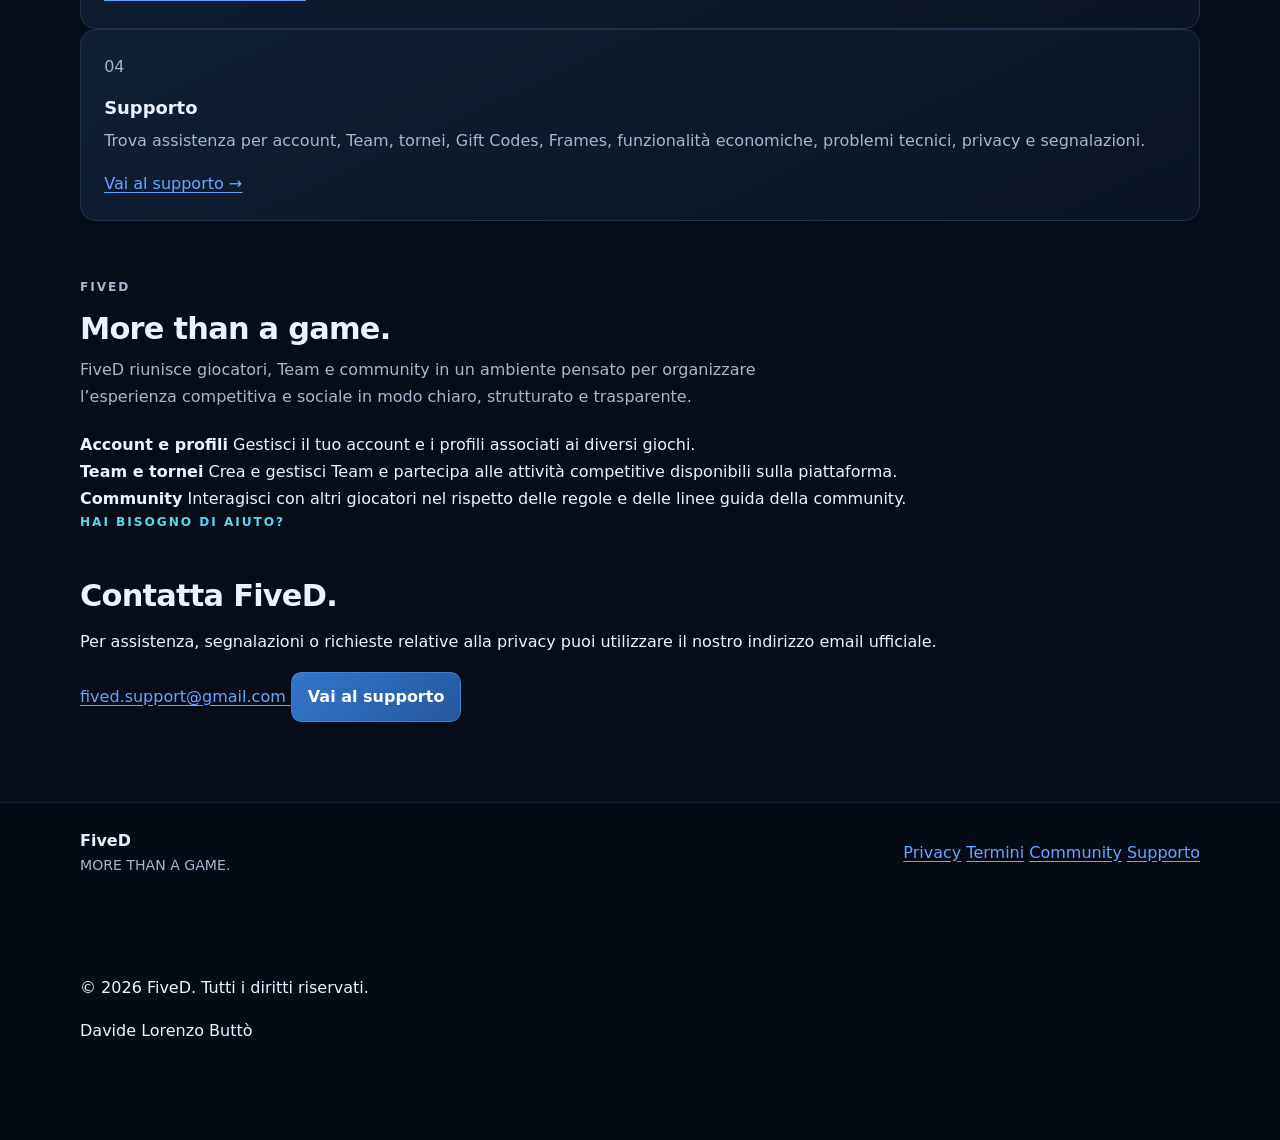
==== commit 987c611d: "Save FiveD legal pages" ====
--- a/index.html
+++ b/index.html
@@ -256,9 +256,9 @@
 
         <a
           class="email"
-          href="mailto:fived.privacy@gmail.com"
+          href="mailto:fived.support@gmail.com"
         >
-          fived.privacy@gmail.com
+          fived.support@gmail.com
         </a>
 
         <a
@@ -322,4 +322,4 @@
   </footer>
 
 </body>
-</html>+</html>
